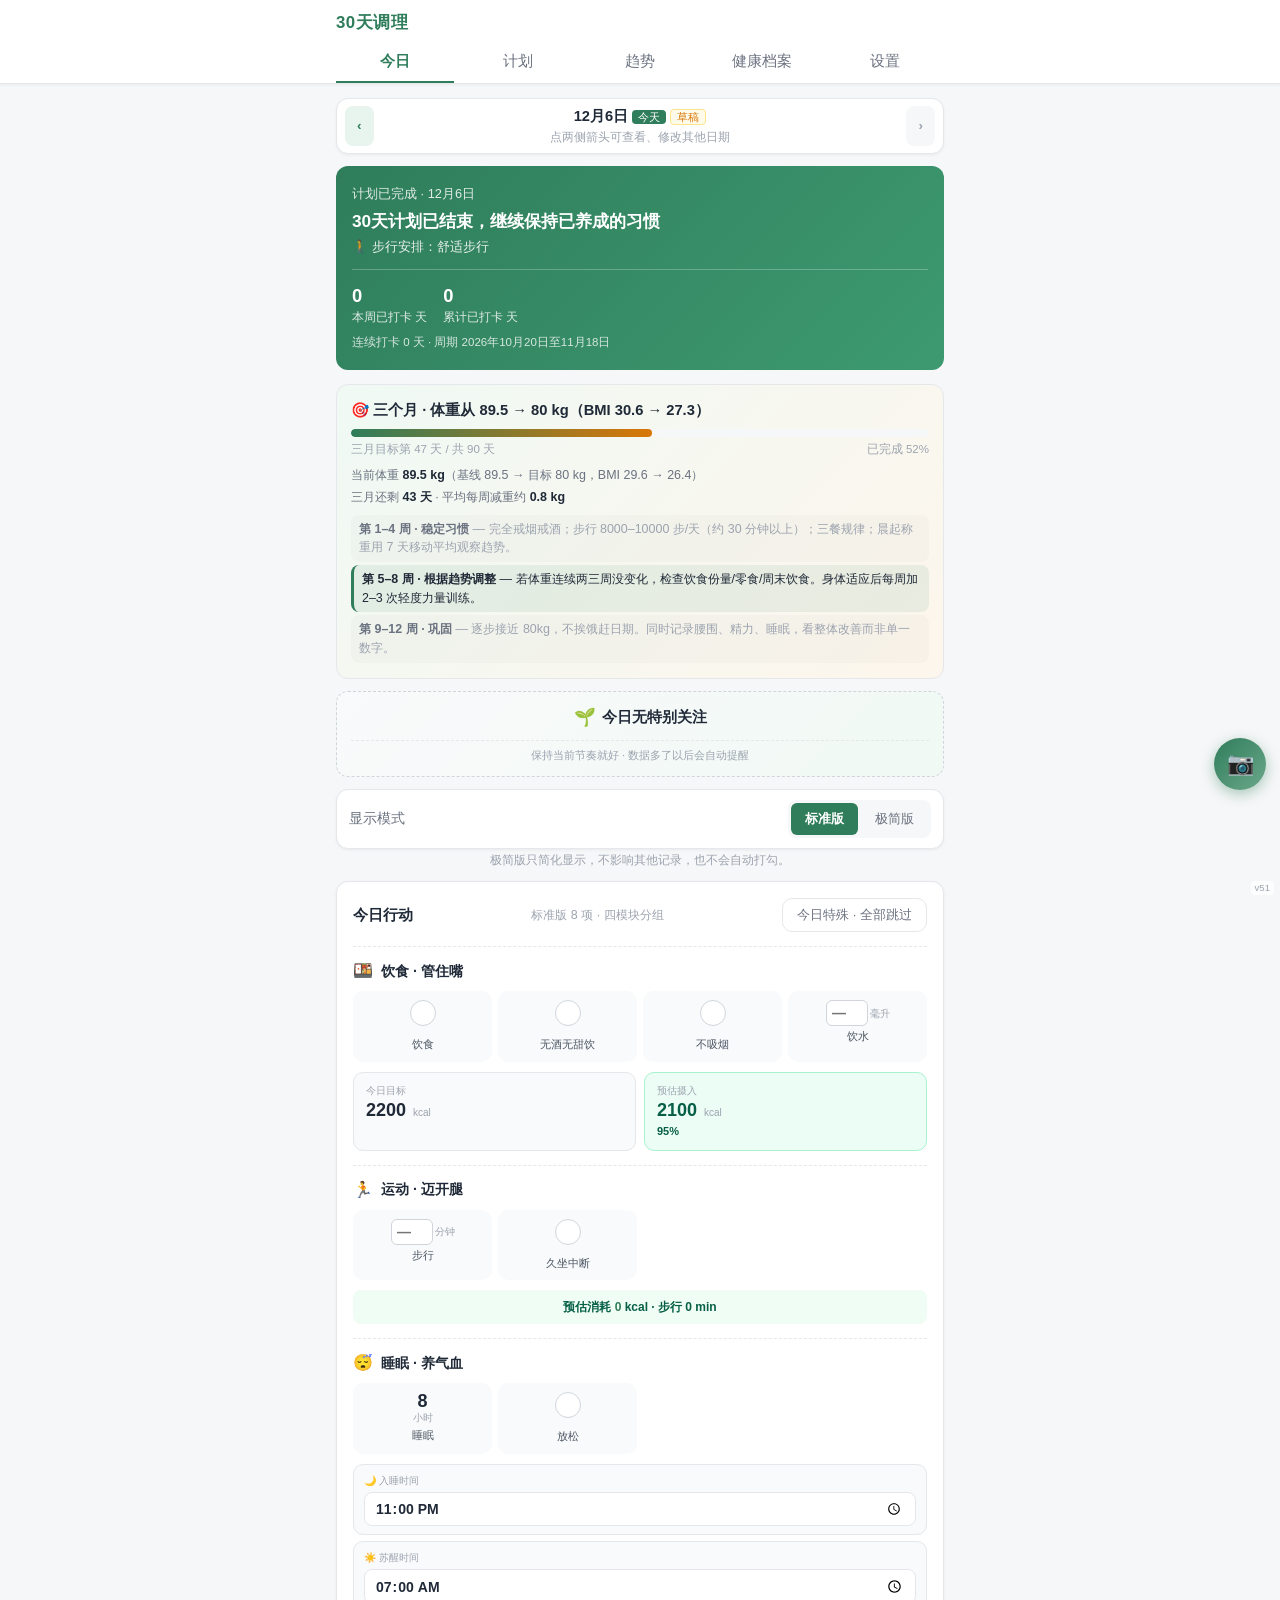
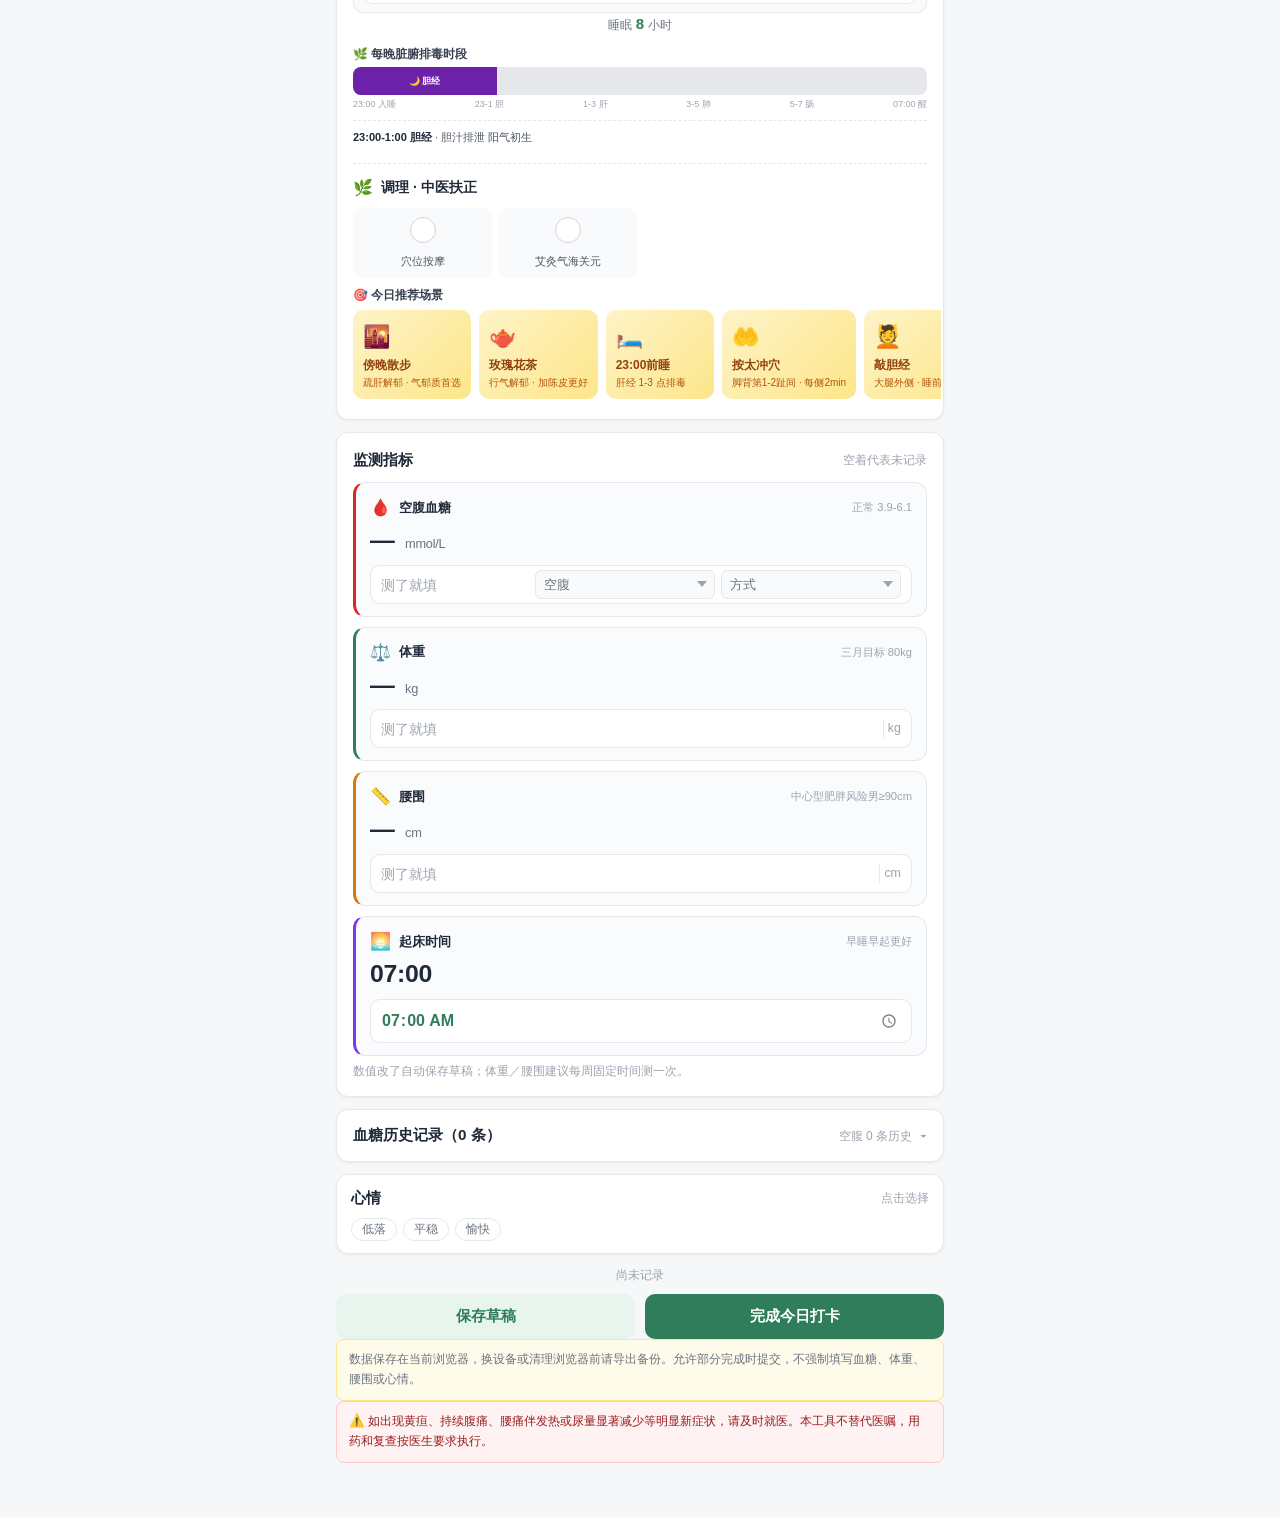
==== index.html @ 6f49c983 "v51: 入睡/苏醒改回纯 time 输入(24h制) + 简化迁移" ====
<!DOCTYPE html>
<html lang="zh-CN">
<head>
<meta charset="UTF-8">
<meta name="viewport" content="width=device-width, initial-scale=1.0, maximum-scale=1.0, user-scalable=no">
<meta name="apple-mobile-web-app-capable" content="yes">
<title>30天调理打卡</title>
<link rel="stylesheet" href="styles.v37.css?v=51">
<script>
(function(){function showErr(msg,src,line){var b=document.getElementById("__errbox");if(!b){b=document.createElement("pre");b.id="__errbox";b.style.cssText="position:fixed;top:0;left:0;right:0;bottom:0;background:#fef2f2;color:#991b1b;padding:20px;font:13px/1.5 Menlo,monospace;white-space:pre-wrap;z-index:99999;overflow:auto";document.body.appendChild(b);}b.textContent+="\n• "+msg+(src?" @ "+src+":"+line:"");}window.onerror=function(m,s,l,c,e){showErr(m,s,l);};window.addEventListener("unhandledrejection",function(e){showErr("Promise: "+e.reason);});})();
</script></head>
<body>
<header class="topbar">
  <div class="topbar-inner">
    <div class="brand">30天调理</div>
    <nav class="tabs">
      <button class="tab active" data-tab="today">今日</button>
      <button class="tab" data-tab="plan">计划</button>
      <button class="tab" data-tab="trend">趋势</button>
      <button class="tab" data-tab="archive">健康档案</button>
      <button class="tab" data-tab="setting">设置</button>
    </nav>
  </div>
</header>

<main id="app">
  <section id="page-today" class="page active"></section>
  <section id="page-plan" class="page"></section>
  <section id="page-trend" class="page"></section>
  <section id="page-archive" class="page"></section>
  <section id="page-setting" class="page"></section>
</main>

<div id="toast" class="toast"></div>

<!-- 浮动相机按钮 + 菜单（Phase 1：纯前端压缩存图） -->
<button class="fab-cam" id="fabCam" aria-label="拍照/上传">📷</button>
<div class="cam-menu" id="camMenu">
  <button id="camFood"><span>🍱</span>拍食物</button>
  <button id="camReport"><span>📋</span>上传报告</button>
  <button id="camGlucose"><span>🩸</span>拍血糖读数</button>
</div>
<input type="file" id="fileFood" accept="image/*" capture="environment" hidden>
<input type="file" id="fileReport" accept="image/*,application/pdf" hidden>
<input type="file" id="fileGlucose" accept="image/*" capture="environment" hidden>

<script src="app.v37.js?v=51"></script>
<script src="archive-seed.v37.js?v=51"></script>
<script src="health-archive.v37.js?v=51"></script>
<div class="ver-tag">v51</div>
</body>
</html>
---- styles.v37.css ----
:root{
  --primary:#2f7d5b;
  --primary-dark:#256349;
  --primary-light:#e8f4ee;
  --accent:#d97706;
  --bg:#f6f7f8;
  --card:#ffffff;
  --text:#1f2937;
  --text-2:#6b7280;
  --text-3:#9ca3af;
  --border:#e5e7eb;
  --danger:#dc2626;
  --radius:12px;
  --shadow:0 1px 3px rgba(0,0,0,.06);
}
*{margin:0;padding:0;box-sizing:border-box;-webkit-tap-highlight-color:transparent}
html{font-size:15px}
body{
  font-family:-apple-system,BlinkMacSystemFont,"PingFang SC","Helvetica Neue","Microsoft YaHei",sans-serif;
  background:var(--bg);color:var(--text);line-height:1.5;
  padding-bottom:40px;
}

/* 顶部导航 */
.topbar{
  position:sticky;top:0;z-index:50;
  background:var(--card);border-bottom:1px solid var(--border);
  box-shadow:var(--shadow);
}
.topbar-inner{max-width:640px;margin:0 auto;padding:10px 16px 0}
.brand{font-size:1.05rem;font-weight:700;color:var(--primary);letter-spacing:.5px;margin-bottom:8px}
.tabs{display:flex;gap:4px}
.tab{
  flex:1;padding:9px 0 10px;border:none;background:none;
  font-size:.92rem;color:var(--text-2);cursor:pointer;
  border-bottom:2.5px solid transparent;font-weight:500;
}
.tab.active{color:var(--primary);border-bottom-color:var(--primary);font-weight:600}

main{max-width:640px;margin:0 auto;padding:14px 16px}
.page{display:none}
.page.active{display:block}

/* 卡片 */
.card{
  background:var(--card);border-radius:var(--radius);
  padding:16px;margin-bottom:12px;box-shadow:var(--shadow);
  border:1px solid var(--border);
}
.card-title{font-size:.95rem;font-weight:600;margin-bottom:10px;display:flex;align-items:center;justify-content:space-between}
.card-title .sub{font-size:.78rem;color:var(--text-3);font-weight:400}

/* 日期切换条 */
.date-nav{
  display:flex;align-items:center;gap:8px;margin-bottom:12px;
  background:var(--card);border:1px solid var(--border);border-radius:var(--radius);
  padding:6px 8px;box-shadow:var(--shadow);
}
.nav-arrow{
  height:40px;padding:0 12px;border:none;border-radius:8px;background:var(--primary-light);
  color:var(--primary);font-size:.85rem;font-weight:600;cursor:pointer;flex-shrink:0;
}
.nav-arrow:disabled{background:var(--bg);color:var(--text-3);cursor:default}
.nav-label{flex:1;text-align:center;font-size:.92rem;font-weight:600;min-width:0}
.nav-hint{font-size:.72rem;color:var(--text-3);font-weight:400;margin-top:2px}
.today-badge{font-size:.68rem;background:var(--primary);color:#fff;border-radius:4px;padding:1px 6px;font-weight:500}
.draft-badge{font-size:.68rem;background:#fffbeb;color:var(--accent);border:1px solid #fde68a;border-radius:4px;padding:1px 6px;font-weight:500}
.back-today{display:inline-block;margin-top:4px;font-size:.78rem;color:var(--primary);text-decoration:underline}

.draft-badge.ok{background:var(--primary-light);color:var(--primary);border-color:#cde6da}

/* 双按钮行 */
.btn-row{display:flex;gap:10px}
.btn-row .btn{flex:1;width:auto}

/* 只读态 */
.check-row.locked .box{cursor:default;opacity:.85}
.field input:disabled,.field select:disabled,.field textarea:disabled{
  background:var(--bg);color:var(--text);opacity:.9;
}

/* 今日头部 */
.day-hero{
  background:linear-gradient(135deg,var(--primary) 0%,#3d9a70 100%);
  color:#fff;border-radius:var(--radius);padding:18px 16px;margin-bottom:12px;
}
.day-hero .day-num{font-size:.8rem;opacity:.85}
.day-hero .day-focus{font-size:1.08rem;font-weight:600;margin:6px 0 4px;line-height:1.4}
.day-hero .day-walk{font-size:.82rem;opacity:.9}
.day-hero .day-date{font-size:.78rem;opacity:.75;margin-top:8px}
.hero-stats{display:flex;gap:16px;margin-top:12px;padding-top:12px;border-top:1px solid rgba(255,255,255,.25)}
.hero-stat .v{font-size:1.15rem;font-weight:700}
.hero-stat .k{font-size:.72rem;opacity:.85}

/* 打卡项 */
.check-row{
  display:flex;align-items:center;gap:10px;
  padding:11px 0;border-bottom:1px solid var(--border);
}
.check-row:last-child{border-bottom:none}
.check-row .box{
  width:22px;height:22px;border-radius:6px;border:2px solid var(--border);
  flex-shrink:0;cursor:pointer;display:flex;align-items:center;justify-content:center;
  transition:all .15s;
}
.check-row .box.on{background:var(--primary);border-color:var(--primary);color:#fff;font-size:.85rem}
.check-row .label{flex:1;font-size:.9rem}
.check-row .hint{font-size:.75rem;color:var(--text-3)}

/* 输入 */
.field{margin-bottom:12px}
.field label{display:block;font-size:.82rem;color:var(--text-2);margin-bottom:5px}
.field .hint{font-size:.7rem;color:var(--text-3);margin-top:2px;line-height:1.3}
.input-suffix .hint{margin-top:0}
.field input,.field select,.field textarea{
  width:100%;padding:9px 11px;border:1px solid var(--border);border-radius:8px;
  font-size:.92rem;font-family:inherit;background:#fff;color:var(--text);
}
.field input:focus,.field select:focus,.field textarea:focus{outline:none;border-color:var(--primary)}
.field textarea{resize:vertical;min-height:52px}
.field-row{display:flex;gap:10px}
.field-row .field{flex:1}
.input-suffix{position:relative}
.input-suffix input{padding-right:44px}
.input-suffix .suffix{position:absolute;right:12px;top:50%;transform:translateY(-50%);font-size:.8rem;color:var(--text-3)}

/* 按钮 */
.btn{
  display:block;width:100%;padding:12px;border:none;border-radius:10px;
  background:var(--primary);color:#fff;font-size:.95rem;font-weight:600;cursor:pointer;
}
.btn:active{background:var(--primary-dark)}
.btn.secondary{background:var(--primary-light);color:var(--primary)}
.btn.ghost{background:none;border:1px solid var(--border);color:var(--text-2);font-weight:500}
.btn.small{width:auto;padding:7px 14px;font-size:.82rem;display:inline-block}
.btn.danger{background:none;color:var(--danger);border:1px solid #fecaca}

/* 计划列表 */
.plan-item{
  display:flex;gap:12px;padding:13px 14px;background:var(--card);
  border-radius:var(--radius);margin-bottom:8px;border:1px solid var(--border);
  box-shadow:var(--shadow);align-items:flex-start;
}
.plan-item .d{
  width:34px;height:34px;border-radius:50%;flex-shrink:0;
  display:flex;align-items:center;justify-content:center;
  font-size:.82rem;font-weight:700;background:var(--bg);color:var(--text-2);
}
.plan-item.done .d{background:var(--primary);color:#fff}
.plan-item.today .d{background:var(--accent);color:#fff}
.plan-item.review .d{border:2px dashed var(--accent);background:#fffbeb;color:var(--accent)}
.plan-item.editable{cursor:pointer}
.plan-item.editable:active{background:var(--primary-light)}
.plan-item .info{flex:1;min-width:0}
.plan-item .focus{font-size:.88rem;font-weight:500;line-height:1.4}
.plan-item .meta{font-size:.75rem;color:var(--text-3);margin-top:3px}
.plan-item .meta .walk{color:var(--primary)}
.week-sep{font-size:.78rem;color:var(--text-2);font-weight:600;margin:14px 0 8px;display:flex;align-items:center;gap:8px}
.week-sep::after{content:'';flex:1;height:1px;background:var(--border)}

/* 趋势 */
.stat-grid{display:grid;grid-template-columns:repeat(3,1fr);gap:8px;margin-bottom:12px}
.stat-cell{background:var(--card);border:1px solid var(--border);border-radius:var(--radius);padding:12px 8px;text-align:center;box-shadow:var(--shadow)}
.stat-cell .v{font-size:1.2rem;font-weight:700;color:var(--primary)}
.stat-cell .v.warn{color:var(--accent)}
.stat-cell .k{font-size:.72rem;color:var(--text-2);margin-top:2px}
canvas.chart{width:100%;height:180px;display:block}
.chart-note{font-size:.75rem;color:var(--text-3);text-align:center;margin-top:6px}
.legend{display:flex;gap:14px;justify-content:center;font-size:.75rem;color:var(--text-2);margin-top:4px}
.legend i{display:inline-block;width:10px;height:10px;border-radius:2px;margin-right:4px;vertical-align:-1px}

/* 周复盘条 */
.week-bar{display:flex;gap:4px;margin-top:8px}
.week-bar .seg{flex:1;height:8px;border-radius:4px;background:var(--border)}
.week-bar .seg.on{background:var(--primary)}

/* 血糖记录条目 */
.glucose-item{
  display:flex;align-items:center;gap:8px;padding:8px 10px;flex-wrap:wrap;
  background:var(--bg);border-radius:8px;margin-bottom:6px;font-size:.85rem;
}
.glucose-item .val{font-weight:700;color:var(--primary)}
.glucose-item .tag{font-size:.72rem;background:#fff;border:1px solid var(--border);border-radius:4px;padding:1px 6px;color:var(--text-2)}
.glucose-item .del{margin-left:auto;color:var(--text-3);border:none;background:none;font-size:1rem;cursor:pointer;padding:0 4px}

/* 提示类 */
.notice{font-size:.78rem;color:var(--text-2);background:#fffbeb;border:1px solid #fde68a;border-radius:8px;padding:10px 12px;line-height:1.6}
.notice.red{background:#fef2f2;border-color:#fecaca;color:#991b1b}
.empty{text-align:center;color:var(--text-3);font-size:.85rem;padding:28px 0}

.toast{
  position:fixed;left:50%;bottom:60px;transform:translateX(-50%) translateY(20px);
  background:rgba(31,41,55,.92);color:#fff;padding:10px 20px;border-radius:24px;
  font-size:.85rem;opacity:0;pointer-events:none;transition:all .25s;z-index:100;
}
.toast.show{opacity:1;transform:translateX(-50%) translateY(0)}

/* 设置列表 */
.setting-row{
  display:flex;align-items:center;justify-content:space-between;
  padding:13px 0;border-bottom:1px solid var(--border);font-size:.9rem;
}
.setting-row:last-child{border-bottom:none}
.setting-row .desc{font-size:.75rem;color:var(--text-3);margin-top:2px}

@media (min-width:641px){
  html{font-size:16px}
}

/* ===== v2 新增 ===== */
/* 顶部提示条（可关闭） */
.banner{
  display:flex;align-items:flex-start;gap:8px;font-size:.78rem;color:var(--text-2);
  background:#eff6ff;border:1px solid #bfdbfe;border-radius:8px;padding:10px 12px;margin-bottom:12px;line-height:1.6;
}
.banner-txt{flex:1}
.banner-x{border:none;background:none;color:var(--text-3);font-size:.95rem;cursor:pointer;padding:0 2px;line-height:1}

.hero-stats-2{margin-top:12px;padding-top:12px;border-top:1px solid rgba(255,255,255,.25)}
.hero-sub{font-size:.72rem;opacity:.8;margin-top:8px}

/* 模式切换 */
.mode-switch{
  display:flex;align-items:center;justify-content:space-between;gap:10px;
  background:var(--card);border:1px solid var(--border);border-radius:var(--radius);
  padding:10px 12px;margin-bottom:6px;box-shadow:var(--shadow);
}
.mode-label{font-size:.85rem;color:var(--text-2);font-weight:500}
.seg-switch{display:flex;background:var(--bg);border-radius:8px;padding:3px;gap:3px}
.seg-btn{
  border:none;background:none;padding:7px 14px;border-radius:6px;
  font-size:.82rem;font-weight:500;color:var(--text-2);cursor:pointer;font-family:inherit;
}
.seg-btn.on{background:var(--primary);color:#fff;font-weight:600}
.seg-btn:disabled{opacity:.55;cursor:default}

/* 三态勾选框 */
.check-row .box.off{background:#f3f4f6;border-color:#d1d5db;color:var(--text-3);font-size:.8rem}
.check-row .box.skip{background:none;border-style:dashed;border-color:var(--primary);color:var(--primary);font-size:.8rem}
.tri-hint{font-size:.7rem;color:var(--text-3);margin-top:4px}
.link-btn{
  border:none;background:none;color:var(--primary);font-size:.72rem;
  text-decoration:underline;cursor:pointer;padding:0;margin-top:4px;font-family:inherit;
}

/* 数值型行动行 */
.num-row{padding:11px 0;border-bottom:1px solid var(--border)}
.num-row:last-child{border-bottom:none}
.num-row.locked{opacity:.9}
.num-head{display:flex;align-items:center;gap:10px}
.num-label{flex:1;font-size:.9rem}
.num-input{position:relative;width:132px;flex-shrink:0}
.num-input input{
  width:100%;padding:8px 40px 8px 10px;border:1px solid var(--border);border-radius:8px;
  font-size:.9rem;font-family:inherit;
}
.num-input .unit{position:absolute;right:9px;top:50%;transform:translateY(-50%);font-size:.72rem;color:var(--text-3)}
.num-state{font-size:.72rem;color:var(--text-3);margin-top:4px}
.num-state.ok{color:var(--primary);font-weight:600}

/* 快捷按钮 */
.chip-row{display:flex;gap:6px;flex-wrap:wrap;margin-top:7px}
.chip{
  border:1px solid #cde6da;background:var(--primary-light);color:var(--primary);
  border-radius:14px;padding:5px 11px;font-size:.75rem;font-weight:500;cursor:pointer;font-family:inherit;
}
.chip:active{background:#d6ebdf}
.chip.undo{border-color:var(--border);background:#fff;color:var(--text-2)}
.chip:disabled{opacity:.45;cursor:default}

/* 折叠区 */
details.fold{background:var(--card);border:1px solid var(--border);border-radius:var(--radius);box-shadow:var(--shadow);margin-bottom:12px}
details.fold>summary{
  cursor:pointer;padding:14px 16px;font-size:.95rem;font-weight:600;list-style:none;
  display:flex;align-items:center;justify-content:space-between;gap:8px;
}
details.fold>summary::-webkit-details-marker{display:none}
details.fold>summary::after{content:'▾';color:var(--text-3);font-size:.85rem;font-weight:400;transition:transform .15s}
details.fold[open]>summary::after{transform:rotate(180deg)}
details.fold>summary .fold-sub{font-size:.75rem;color:var(--text-3);font-weight:400;margin-left:auto}
details.fold>*:not(summary){margin-left:16px;margin-right:16px}
details.fold>*:not(summary):last-child{margin-bottom:16px}
details.fold.card{padding:0}
details.fold .fold{background:var(--bg);box-shadow:none;margin-top:4px}
details.fold .fold>summary{padding:10px 12px;font-size:.85rem}

/* 查看方法 */
details.tips{margin-top:6px;background:none;border:none;box-shadow:none}
details.tips>summary{font-size:.75rem;color:var(--primary);cursor:pointer;list-style:none;text-decoration:underline}
details.tips>summary::-webkit-details-marker{display:none}
.tip-body{
  font-size:.78rem;color:var(--text-2);background:var(--bg);border-radius:8px;
  padding:10px 12px;margin-top:6px;line-height:1.75;
}
.tip-body b{color:var(--text)}
.tip-sub{font-size:.75rem;font-weight:600;color:var(--text);margin:8px 0 2px}

/* 血糖分组 */
.g-group{font-size:.75rem;font-weight:600;color:var(--text-2);margin:10px 0 6px}
.g-list{margin-top:8px}
.tag.warn{border-color:#fde68a;background:#fffbeb;color:var(--accent)}

/* 称重突出 */
.weigh-box{
  background:var(--primary-light);border:1px solid #cde6da;border-radius:10px;
  padding:12px;margin-top:10px;
}
.weigh-title{font-size:.82rem;font-weight:600;color:var(--primary);margin-bottom:8px}

/* 今日数值汇总 */
.num-summary{display:flex;gap:8px;flex-wrap:wrap;margin-bottom:8px}
.ns-item{
  flex:1;min-width:86px;background:var(--bg);border-radius:8px;padding:8px 10px;
  font-size:.72rem;color:var(--text-3);
}
.ns-item b{display:block;font-size:.85rem;color:var(--text-2);margin-top:2px}
.ns-item.ok b{color:var(--primary)}

/* 保存状态区 */
.save-area{margin-top:4px}
.save-status{
  text-align:center;font-size:.78rem;color:var(--text-3);margin-bottom:9px;font-weight:500;
}
.save-status.saved{color:var(--primary)}
.save-status.ok{color:var(--primary);font-weight:600}
.save-status.failed{color:var(--danger);font-weight:600}

/* 只读数值输入 */
.num-input input:disabled{background:var(--bg);color:var(--text);opacity:.9}

/* 计划页状态 */
.plan-state{display:flex;align-items:center;gap:6px;margin-top:6px;flex-wrap:wrap}
.chip-state{font-size:.68rem;border-radius:4px;padding:1px 7px;font-weight:500;border:1px solid var(--border);color:var(--text-2);background:#fff}
.chip-state.s-done{background:var(--primary-light);border-color:#cde6da;color:var(--primary)}
.chip-state.s-draft{background:#fffbeb;border-color:#fde68a;color:var(--accent)}
.chip-state.s-future{background:var(--bg);color:var(--text-3)}
.chip-state.s-todo{background:#fef2f2;border-color:#fecaca;color:#b91c1c}
.chip-time{font-size:.68rem;color:var(--text-3)}

/* 趋势周块 */
.week-block{border-top:1px solid var(--border);padding-top:4px;margin-top:8px}
.week-block:first-child{border-top:none;margin-top:0;padding-top:0}
.week-block>summary{list-style:none;cursor:pointer;padding:6px 2px;display:flex;align-items:center;gap:6px;flex-wrap:wrap;font-size:.85rem;user-select:none}
.week-block>summary::-webkit-details-marker{display:none}
.week-block>summary::after{content:'▸';color:var(--text-3);font-size:.72rem;margin-left:auto;transition:transform .15s}
.week-block[open]>summary::after{transform:rotate(90deg)}
.week-block[open]>summary{margin-bottom:6px}
.week-head{display:flex;align-items:center;gap:6px;flex:1}
.week-head b{font-size:.85rem}
.week-head span{color:var(--text-3);font-weight:400;font-size:.75rem}
.week-sub{color:var(--text-2);font-size:.72rem;background:var(--bg);padding:1px 6px;border-radius:10px;margin-left:4px}
.week-days{display:flex;gap:4px;margin-bottom:8px}
.wday{
  flex:1;text-align:center;border-radius:6px;padding:6px 2px;font-size:.68rem;
  background:var(--bg);color:var(--text-3);border:1px solid transparent;
}
.wday span{display:block;font-weight:700;font-size:.78rem}
.wday i{font-style:normal;font-size:.62rem}
.wday.done{background:var(--primary);color:#fff}
.wday.draft{background:var(--primary-light);color:var(--primary);border-color:#cde6da}
.wday.empty{background:var(--bg);color:var(--text-3);border-style:dashed;border-color:var(--border)}
.week-metrics{display:flex;gap:8px;margin-bottom:6px;flex-wrap:wrap}
.wm{flex:1;min-width:96px;background:var(--bg);border-radius:8px;padding:7px 9px}
.wm b{display:block;font-size:.85rem;color:var(--text)}
.wm span{font-size:.68rem;color:var(--text-3)}
.mode-cols{display:flex;gap:8px;margin-top:8px;flex-wrap:wrap}
.mode-col{flex:1;min-width:150px;border:1px solid var(--border);border-radius:8px;padding:9px 10px}
.mode-col-title{font-size:.78rem;font-weight:600;margin-bottom:6px}
.mode-col-title span{color:var(--text-3);font-weight:400;font-size:.68rem}
.mode-empty{font-size:.72rem;color:var(--text-3)}
.ms-row{display:flex;justify-content:space-between;gap:8px;font-size:.72rem;padding:3px 0;border-bottom:1px dashed var(--border)}
.ms-row:last-child{border-bottom:none}
.ms-name{color:var(--text-2);flex-shrink:0}
.ms-val{color:var(--text-3);text-align:right}
.ms-val.num{color:var(--primary)}
/* P3-14 每周自动总结 */
.week-summary{background:linear-gradient(135deg,#f9fafb,#f0f9f4);border:1px solid #d1d5db;border-radius:8px;padding:10px 12px;margin-top:8px;font-size:.82rem;color:var(--text);line-height:1.7}
.week-adjust{margin-top:10px;margin-bottom:0}
.stat-cell .k2{font-size:.65rem;color:var(--text-3);margin-top:2px}

/* 设置页基线块 */
.base-block{border-bottom:1px dashed var(--border);padding-bottom:12px;margin-bottom:12px}
.base-block:last-of-type{border-bottom:none}
.base-name{font-size:.85rem;font-weight:600;margin-bottom:8px}
.base-cur{font-size:.72rem;color:var(--text-3);margin-top:-4px}
.base-block .field{margin-bottom:10px}

/* 弹窗 */
.modal-mask{
  position:fixed;inset:0;background:rgba(17,24,39,.45);z-index:200;
  display:flex;align-items:center;justify-content:center;padding:20px;
}
.modal{
  background:#fff;border-radius:14px;padding:18px;width:100%;max-width:400px;
  max-height:86vh;overflow:auto;
}
.modal-title{font-size:1rem;font-weight:700;margin-bottom:12px}
.modal-body{font-size:.82rem;color:var(--text-2);line-height:1.75}
.modal-line{margin-bottom:6px}
.modal-line b{color:var(--text)}
.modal-note{font-size:.75rem;color:var(--text-3);background:var(--bg);border-radius:8px;padding:8px 10px;margin:8px 0}
.modal-btns{display:flex;gap:8px;margin-top:14px}
.modal-btns .btn{flex:1;font-size:.85rem;padding:10px}
.radio{display:block;font-size:.8rem;margin:4px 0;cursor:pointer}
.radio input{margin-right:6px}

/* ===== 健康档案页 ===== */
.archive-overview .ao-row{
  display:grid;grid-template-columns:repeat(2,1fr);gap:12px;margin-top:6px;
}
.archive-overview .ao-label{font-size:.72rem;color:var(--text-3);display:block;margin-bottom:2px}
.archive-overview .ao-val{font-size:.92rem;font-weight:600}
.muted{color:var(--text-3);font-weight:400}

/* 重点问题卡片 */
.archive-issue-card{
  background:var(--card);border:1px solid var(--border);border-radius:var(--radius);
  padding:14px;margin-bottom:12px;box-shadow:var(--shadow);
}
.aic-head{display:flex;align-items:flex-start;gap:8px;margin-bottom:8px}
.aic-title{flex:1;font-size:.98rem;font-weight:700}
.aic-actions{display:flex;gap:4px;flex-wrap:wrap;justify-content:flex-end}
.aic-badge{
  font-size:.68rem;background:var(--primary);color:#fff;border-radius:4px;
  padding:1px 6px;font-weight:500;margin-left:6px;vertical-align:middle;
}
.aic-section{margin-top:10px}
.aic-sub{font-size:.72rem;color:var(--text-3);font-weight:500;margin-bottom:3px}
.aic-body{font-size:.88rem;color:var(--text-2);line-height:1.6}
.aic-date{font-size:.75rem;color:var(--text-3)}
.aic-row{display:grid;grid-template-columns:1fr 1fr;gap:10px;margin-top:10px}
.aic-more{display:flex;gap:8px;margin-top:8px}

/* 其他问题列表 */
.ao-list{display:flex;flex-direction:column;gap:8px}
.ao-item{
  border:1px solid var(--border);border-radius:10px;padding:10px 12px;background:var(--bg);
}
.ao-item-title{font-size:.9rem;font-weight:600}
.ao-item-kws{font-size:.75rem;color:var(--text-3);margin-top:3px}
.ao-item-meta{margin-top:5px;display:flex;gap:10px}
/* v11：其他问题默认折叠，展开显示检测时间/数值/参考范围 */
details.ao-item{padding:0}
details.ao-item>summary{
  display:flex;align-items:baseline;gap:8px;cursor:pointer;list-style:none;
  padding:10px 12px;
}
details.ao-item>summary::-webkit-details-marker{display:none}
details.ao-item>summary::after{
  content:'▾';margin-left:8px;color:var(--text-3);font-size:.8rem;transition:transform .15s;
}
details.ao-item[open]>summary::after{transform:rotate(180deg)}
details.ao-item[open]{background:var(--card)}
.ao-sum-meta{font-size:.7rem;color:var(--text-3);margin-left:auto}
.ao-item>summary .ao-item-title{white-space:nowrap;overflow:hidden;text-overflow:ellipsis}
.ao-body{padding:0 12px 10px;border-top:1px dashed var(--border);margin-top:0}
.ao-line{display:flex;gap:8px;font-size:.78rem;margin-top:6px}
.ao-k{color:var(--text-3);flex:0 0 4.2em}
.ao-v{flex:1;min-width:0;line-height:1.5}
.ao-care{
  font-size:.73rem;line-height:1.5;color:#b91c1c;background:#fef2f2;
  border:1px solid #fecaca;border-radius:6px;padding:4px 8px;margin-top:6px;
}
.ao-sub{font-size:.7rem;color:var(--text-3);margin:8px 0 4px}
.ao-labs{display:flex;flex-direction:column;gap:4px}
.ao-lab{display:flex;align-items:baseline;gap:6px;font-size:.78rem;flex-wrap:wrap}
.ao-lab-n{color:var(--text-2);min-width:5.8em}
.ao-lab-v{font-weight:600;font-variant-numeric:tabular-nums}
.ao-flag{font-size:.66rem;padding:0 4px;border-radius:3px;line-height:1.5}
.ao-flag.up{color:#b91c1c;background:#fef2f2}
.ao-flag.down{color:#1d4ed8;background:#eff6ff}
.ao-lab-r{color:var(--text-3);font-size:.7rem;margin-left:auto}
.ao-find{font-size:.78rem;line-height:1.5;margin-bottom:4px}
.ao-find-note{font-size:.7rem;color:var(--text-3)}

/* 时间线 */
.timeline{display:flex;flex-direction:column;gap:0}
.tl-item{display:flex;gap:10px;padding:10px 0;border-bottom:1px dashed var(--border)}
.tl-item:last-child{border-bottom:none}
.tl-dot{width:10px;height:10px;border-radius:50%;flex-shrink:0;margin-top:6px;box-shadow:0 0 0 3px #fff}
.tl-body{flex:1;min-width:0}
.tl-head{display:flex;gap:8px;align-items:baseline;margin-bottom:2px}
.tl-type{font-size:.78rem;font-weight:600}
.tl-date{font-size:.72rem;color:var(--text-3);margin-left:auto}
.tl-issues{font-size:.75rem;color:var(--text-2);margin-top:2px}
.tl-desc{font-size:.85rem;color:var(--text);margin-top:2px;line-height:1.5}
.tl-val{font-size:.85rem;color:var(--primary);font-weight:600;margin-top:2px}
.tl-note{font-size:.75rem;color:var(--text-3);margin-top:2px}
.tl-actions{margin-top:4px;display:flex;gap:10px}

/* 复盘 */
.review-head{font-size:.78rem;color:var(--text-2);margin-bottom:8px}
.review-table{border:1px solid var(--border);border-radius:10px;overflow:hidden}
.rt-row{display:grid;grid-template-columns:1fr 1fr 1fr;font-size:.82rem;padding:8px 10px;border-bottom:1px solid var(--border);gap:4px}
.rt-row:last-child{border-bottom:none}
.rt-head{background:var(--bg);font-weight:600;color:var(--text-2);font-size:.78rem}

/* 小 chip */
.chip-sm{font-size:.7rem;padding:2px 8px;margin:2px}

/* ===== v9：就诊提醒/情绪/化验模板/食谱 ===== */
.banner.care{background:#fef2f2;border-color:#fecaca}
.banner.care .banner-txt{color:#991b1b}
.aic-care{
  display:flex;align-items:flex-start;gap:6px;
  font-size:.8rem;color:#991b1b;background:#fef2f2;
  border:1px solid #fecaca;border-radius:8px;padding:8px 10px;
  line-height:1.5;margin-bottom:10px;
}
button.chip{
  cursor:pointer;border:1px solid var(--border);background:#fff;
  border-radius:14px;font-size:.72rem;padding:3px 10px;color:var(--text-2);
  font-family:inherit;
}
button.chip.on{background:var(--primary-light);border-color:var(--primary);color:var(--primary);font-weight:600}
.chip-row{display:flex;flex-wrap:wrap;gap:6px}
.recipe-table{width:100%;border-collapse:collapse;font-size:.72rem;margin-top:4px}
.recipe-table th,.recipe-table td{
  border:1px solid var(--border);padding:5px 6px;text-align:left;
  vertical-align:top;line-height:1.45;min-width:0;
}
.recipe-table th{background:var(--bg);font-weight:600;white-space:nowrap}
.recipe-table td:first-child{white-space:nowrap;color:var(--text-3);text-align:center}

/* ===== v10：批量录化验 / 复评到期 / 穴位示意图 / 窄屏食谱 ===== */
.lab-head,.lab-row{
  display:grid;grid-template-columns:1.4fr .9fr .75fr 1.1fr 24px;
  gap:6px;align-items:center;
}
.lab-head{margin-bottom:4px}
.lab-head span{font-size:.7rem;color:var(--text-3)}
.lab-row{margin-bottom:6px}
.lab-row input,.lab-row select{
  width:100%;min-width:0;padding:6px 8px;border:1px solid var(--border);
  border-radius:6px;font-size:.8rem;font-family:inherit;background:#fff;color:var(--text);
}
.lab-row select{font-size:.74rem}
.lr-del{
  border:none;background:none;color:var(--text-3);cursor:pointer;
  font-size:.9rem;padding:0;line-height:1;
}
.lr-del:active{color:#b91c1c}
.ao-due{
  font-size:.72rem;color:#b45309;background:#fffbeb;border:1px solid #fde68a;
  border-radius:4px;padding:1px 6px;margin-top:3px;display:inline-block;
}
.acu-wrap{margin:6px 0 2px;text-align:center}
.acu-svg{width:150px;height:auto;max-width:100%}
.acu-cap{font-size:.68rem;color:var(--text-3);margin-top:2px}

@media (max-width:480px){
  .recipe-table{display:block;border:none;font-size:.74rem}
  .recipe-table thead{display:none}
  .recipe-table tbody{display:block}
  .recipe-table tr{
    display:block;border:1px solid var(--border);border-radius:8px;
    margin-bottom:6px;padding:4px 8px;background:var(--bg);
  }
  .recipe-table td{
    display:flex;gap:8px;border:none;padding:3px 0;
    text-align:left;white-space:normal;
  }
  .recipe-table td:first-child{
    display:block;text-align:left;color:var(--text-3);font-size:.7rem;
    border-bottom:1px dashed var(--border);margin-bottom:2px;padding-bottom:2px;
  }
  .recipe-table td:first-child::before{content:"星期";margin-right:2px;color:var(--text-3)}
  .recipe-table td[data-label]::before{
    content:attr(data-label);color:var(--text-3);flex:0 0 4.2em;font-size:.72rem;
  }
}

/* 版本标记，用于确认线上加载的是最新代码 */
.ver-tag{position:fixed;right:6px;bottom:5px;z-index:60;font-size:.6rem;color:#9ca3af;background:rgba(255,255,255,.75);border-radius:4px;padding:0 4px;pointer-events:none}

/* ========== 重点问题卡片（华为运动健康风格） ========== */
.archive-issue-card.focus-card{
  border-radius:16px;border-width:1.5px;padding:14px;margin-bottom:14px;
  background:linear-gradient(180deg,var(--card) 0%,#ffffff 100%);
  box-shadow:0 4px 14px rgba(15,23,42,.06);
}
.focus-card .aic-top{display:flex;align-items:center;gap:10px}
.focus-card .aic-ic{
  width:46px;height:46px;border-radius:14px;flex-shrink:0;
  display:flex;align-items:center;justify-content:center;
}
.focus-card .aic-ic svg{width:26px;height:26px;display:block}
.focus-card .aic-top-main{flex:1;min-width:0}
.focus-card .aic-title{font-size:.98rem;font-weight:700;color:#0f172a}
.focus-card .aic-meta{font-size:.7rem;color:#94a3b8;margin-top:2px}
.focus-card .aic-actions{display:flex;gap:3px;flex-shrink:0}
.focus-card .ic-btn{
  width:28px;height:28px;border:none;background:#f8fafc;border-radius:8px;
  font-size:.8rem;color:#64748b;cursor:pointer;display:flex;align-items:center;justify-content:center;
}
.focus-card .ic-btn:active{background:#e2e8f0;transform:scale(.95)}
.focus-card .aic-badge{
  background:linear-gradient(135deg,#f97316,#fb923c);color:#fff;font-size:.66rem;
  padding:1px 7px;border-radius:999px;font-weight:600;margin-left:6px;vertical-align:middle;
}

/* 就诊提醒缩为 mini badge */
.focus-card .aic-care-mini{
  font-size:.7rem;color:#b91c1c;background:#fef2f2;border:1px solid #fecaca;
  border-radius:6px;padding:4px 8px;margin-top:10px;line-height:1.45;
}

/* 统计指标网格 */
.focus-card .aic-stat-grid{
  margin-top:12px;display:grid;gap:8px;
  grid-template-columns:repeat(auto-fit,minmax(132px,1fr));
}
.focus-card .aic-stat{
  background:#f8fafc;border:1px solid #f1f5f9;border-radius:12px;padding:10px 12px;
}
.focus-card .aic-stat-name{font-size:.7rem;color:#94a3b8;margin-bottom:2px;font-weight:500}
.focus-card .aic-stat-val{
  font-size:1.35rem;font-weight:700;color:#0f172a;line-height:1.2;
  display:flex;align-items:baseline;gap:4px;flex-wrap:wrap;
}
.focus-card .aic-stat-unit{font-size:.72rem;font-weight:500;color:#64748b}
.focus-card .aic-stat-ref{font-size:.68rem;color:#94a3b8;margin-top:2px;display:block}
.focus-card .aic-stat-empty{
  font-size:.78rem;color:#94a3b8;background:#f8fafc;border-radius:10px;padding:10px;
  margin-top:10px;text-align:center;
}
/* 偏高/偏低/正常 badge */
.focus-card .aic-stat-flag{
  font-size:.62rem;font-weight:600;padding:1px 6px;border-radius:4px;margin-left:auto;
}
.focus-card .aic-stat-flag.flag-hi{background:#fef2f2;color:#b91c1c}
.focus-card .aic-stat-flag.flag-lo{background:#eff6ff;color:#1d4ed8}
.focus-card .aic-stat-flag.flag-ok{background:#ecfdf5;color:#047857}

/* 关联行动 chips */
.focus-card .aic-chips{
  margin-top:10px;display:flex;gap:6px;flex-wrap:wrap;
}
.focus-card .aic-chip{
  font-size:.72rem;color:#475569;background:#f1f5f9;
  padding:4px 10px;border-radius:999px;display:inline-flex;align-items:center;gap:4px;
}
.focus-card .aic-chip-ic{font-size:.82rem;line-height:1}

/* 折叠详情 */
.focus-card .aic-details{
  margin-top:10px;border-top:1px dashed #e2e8f0;padding-top:6px;
}
.focus-card .aic-details summary{
  font-size:.75rem;color:#64748b;cursor:pointer;
  padding:4px 0;user-select:none;
}
.focus-card .aic-details summary::before{content:'▾';display:inline-block;margin-right:4px;transition:transform .15s}
.focus-card .aic-details[open] summary::before{transform:rotate(180deg)}
.focus-card .aic-d-line{font-size:.82rem;color:#475569;margin-top:6px;line-height:1.5}
.focus-card .aic-d-k{color:#94a3b8;font-size:.72rem;margin-right:4px}

@media (max-width:400px){
  .focus-card .aic-stat-grid{grid-template-columns:1fr}
}

/* 三月目标卡片 */
.qcard{background:linear-gradient(135deg,#f0f9f4 0%,#fdf6ec 100%);border:1px solid var(--border);border-radius:12px;padding:14px 14px 12px;margin:14px 0 12px}
.qcard-head{font-size:.92rem;color:var(--text);margin-bottom:8px}
.qbar{height:8px;background:var(--bg);border-radius:10px;overflow:hidden;margin:4px 0 4px}
.qbar-inner{height:100%;background:linear-gradient(90deg,#2f7d5b,#d97706);border-radius:10px;transition:width .4s}
.qbar-labels{display:flex;justify-content:space-between;font-size:.72rem;color:var(--text-3);margin-bottom:8px}
.qcard-body{display:flex;flex-direction:column;gap:3px;margin-bottom:8px}
.qstat{font-size:.78rem;color:var(--text-2);line-height:1.5}
.qstat b{color:var(--text);font-weight:600}
.qstage{font-size:.78rem;color:var(--text-3);padding:5px 8px;border-radius:8px;margin:3px 0;line-height:1.5;background:rgba(0,0,0,.02)}
.qstage b{color:var(--text-2)}
.qstage.active{background:rgba(47,125,91,.09);border-left:3px solid #2f7d5b;color:var(--text)}
.qstage.active b{color:var(--text);font-weight:600}

/* 今日重点关注卡片 */
.focus-card{background:#fff;border:1px solid var(--border);border-radius:12px;padding:12px 14px;margin:12px 0}
.focus-empty{background:linear-gradient(135deg,#f9fafb,#f0f9f4);border:1px dashed #d1d5db;text-align:center}
.focus-head{display:flex;align-items:center;gap:6px;margin-bottom:10px}
.focus-icon{font-size:1.1rem}
.focus-title{font-size:.92rem;font-weight:600;color:var(--text)}
.focus-item{display:flex;align-items:flex-start;gap:8px;padding:8px 10px;border-radius:8px;margin-bottom:6px;font-size:.85rem;line-height:1.45}
.focus-item.warn{background:#fff7ed;border:1px solid #fed7aa}
.focus-item.info{background:#f0f9f4;border:1px solid #bbf7d0}
.focus-dot{width:6px;height:6px;border-radius:50%;flex-shrink:0;margin-top:7px}
.focus-item.warn .focus-dot{background:#ea580c}
.focus-item.info .focus-dot{background:#2f7d5b}
.focus-text{flex:1;color:var(--text)}
.focus-foot{font-size:.7rem;color:var(--text-3);margin-top:6px;padding-top:6px;border-top:1px dashed var(--border)}
.focus-empty .focus-head{justify-content:center}

/* ============ v37：四模块分组 + 特色渲染 ============ */
.mod-block{margin-top:14px;padding-top:12px;border-top:1px dashed var(--border)}
.mod-block:first-of-type{border-top:none;margin-top:0;padding-top:0}
.mod-head{display:flex;align-items:center;gap:8px;margin-bottom:8px}
.mod-emoji{font-size:16px}
.mod-title{font-size:14px;font-weight:700;color:var(--text-1)}
.mod-grid{display:grid;grid-template-columns:repeat(4,1fr);gap:6px}
.mod-cell{text-align:center;padding:8px 2px;border-radius:10px;background:#f9fafb;border:1px solid transparent;transition:.15s}
.mod-cell.done{background:#ecfdf5;border-color:#a7f3d0}
.mod-cell.bad{background:#fef2f2;border-color:#fecaca}
.mod-cell.skip{background:#f3f4f6;border-color:#d1d5db}
.mod-cell.locked{opacity:.6}
.mc-check{display:inline-flex;align-items:center;justify-content:center;width:26px;height:26px;border-radius:50%;background:#fff;border:1.5px solid #d1d5db;color:#6b7280;font-size:13px;font-weight:700;margin-bottom:3px;cursor:pointer}
.mod-cell.done .mc-check{background:#2f7d5b;border-color:#2f7d5b;color:#fff}
.mod-cell.bad .mc-check{background:#dc2626;border-color:#dc2626;color:#fff}
.mod-cell.skip .mc-check{background:#e5e7eb;border-color:#d1d5db;color:#9ca3af}
.mod-cell.locked .mc-check{pointer-events:none}
.mc-num-input{display:flex;align-items:center;justify-content:center;gap:2px;margin-bottom:2px}
.mc-num-input input{
  width:42px;height:26px;border:1px solid #d1d5db;border-radius:6px;background:#fff;
  text-align:center;font-size:14px;font-weight:600;color:var(--text);font-family:inherit;
  padding:0 2px;transition:border-color .12s;
}
.mc-num-input input:focus{outline:none;border-color:var(--primary);box-shadow:0 0 0 2px rgba(47,125,91,.1)}
.mc-num-input input:disabled{background:#f3f4f6;color:#9ca3af;cursor:not-allowed}
.mc-unit{font-size:10px;color:#9ca3af;font-weight:500;flex-shrink:0}
.mod-cell.done .mc-num-input input{border-color:#a7f3d0;background:#ecfdf5;color:#065f46}
.mod-cell.locked .mc-num-input{opacity:.7}
.mc-lbl{font-size:11px;color:#4b5563}
.mod-cell.done .mc-lbl{color:#065f46}
.mod-cell.bad .mc-lbl{color:#991b1b}

/* 模块特色区 */
.feat{margin-top:10px;font-size:12px}

/* kcal 数字卡片（v49 去掉圆环） */
.kcal-row{display:flex;gap:8px}
.kcal-num-card{flex:1;background:#f9fafb;border-radius:10px;padding:10px 12px;border:1px solid #e5e7eb}
.kcal-num-card.done{background:#ecfdf5;border-color:#a7f3d0}
.kcal-tgt{font-size:10px;color:#9ca3af;font-weight:500}
.kcal-target{font-size:18px;font-weight:700;color:#1f2937;margin-top:2px;line-height:1.2}
.kcal-num-card.done .kcal-target{color:#065f46}
.kcal-u{font-size:10px;color:#9ca3af;font-weight:500;margin-left:2px}
.kcal-pct{font-size:11px;color:#065f46;font-weight:600;margin-top:2px}
.kcal-burn{background:#f0fdf4;border-radius:8px;padding:8px 12px;color:#065f46;font-weight:600;text-align:center}

/* 脏腑时段 bar */
.sleep-bar{display:flex;height:28px;border-radius:8px;overflow:hidden;background:#e5e7eb;margin-top:4px}
.sleep-zang-topic{font-size:12px;font-weight:600;color:#374151;margin-top:10px}
.sleep-seg{display:flex;align-items:center;justify-content:center;font-size:9px;color:#fff;font-weight:600;flex-shrink:0;white-space:nowrap}
.seg-gall{background:#6b21a8}    /* 胆经 23-1 深紫 */
.seg-liver{background:#7c3aed}  /* 肝经 1-3 紫 */
.seg-lung{background:#0891b2}   /* 肺经 3-5 青 */
.seg-colon{background:#d97706}   /* 大肠经 5-7 橙 */
.seg-deep{background:#1e3a8a;background-image:repeating-linear-gradient(45deg,rgba(255,255,255,.18) 0 6px,transparent 6px 12px)}
/* 睡眠小时只读显示 */
.mc-num-readonly{display:flex;flex-direction:column;align-items:center;margin-bottom:2px}
.mc-num-val{font-size:18px;font-weight:700;color:#1f2937;line-height:1}
.mod-cell.done .mc-num-val{color:#065f46}
.sleep-labels{display:flex;font-size:9px;color:#9ca3af;margin-top:3px;justify-content:space-between}
.sleep-zang-list{margin-top:8px;border-top:1px dashed #e5e7eb;padding-top:6px}
.sleep-zang-item{font-size:11px;color:#4b5563;line-height:1.6;padding:2px 0}
.sleep-zang-item b{color:#1f2937;font-weight:600}
/* 入睡/苏醒 datetime-local 输入 */
.sleep-time-row{display:flex;align-items:center;gap:6px;margin-bottom:8px}
.sleep-time-box{flex:1;background:#f9fafb;border-radius:10px;padding:8px 10px;display:flex;flex-direction:column;gap:4px;border:1px solid #e5e7eb}
.sleep-time-label{font-size:10px;color:#9ca3af;font-weight:500}
.sleep-time-box input.sleep-t{
  width:100%;border:1px solid #e5e7eb;background:#fff;border-radius:8px;font-size:14px;font-weight:600;
  color:#1f2937;padding:6px 10px;font-family:inherit;
}
.sleep-time-box input.sleep-t:focus{outline:none;border-color:var(--primary);box-shadow:0 0 0 2px rgba(47,125,91,.1)}
.sleep-time-box input.sleep-t:disabled{color:#9ca3af;background:#f9fafb}
.sleep-hours-line{text-align:center;font-size:12px;color:#6b7280;margin-bottom:6px}
.sleep-hours-line b{color:var(--primary);font-size:15px;font-weight:700}
/* 心情简化卡片 */
.mood-simple{padding:12px 14px}
.mood-simple .card-title{margin-bottom:8px}

/* 横滑推荐场景 */
.hei-wrap{margin-top:8px}
.hei-title{font-size:12px;font-weight:600;color:#374151;margin-bottom:6px}
.hei-list{display:flex;gap:8px;overflow-x:auto;padding-bottom:4px;margin:0 -14px;padding-left:14px;padding-right:14px}
.hei-list::-webkit-scrollbar{display:none}
.hei-card{min-width:108px;background:linear-gradient(135deg,#fef3c7,#fde68a);border-radius:10px;padding:10px;flex-shrink:0}
.hei-card .h-em{font-size:22px}
.hei-card .h-nm{font-size:12px;font-weight:700;color:#92400e;margin-top:3px}
.hei-card .h-sc{font-size:10px;color:#b45309;margin-top:2px;line-height:1.3}

/* ============ v37：浮动相机按钮 ============ */
.fab-cam{position:fixed;right:14px;bottom:110px;width:52px;height:52px;border-radius:50%;background:linear-gradient(135deg,#2f7d5b,#6ba88a);box-shadow:0 4px 14px rgba(47,125,91,.4);color:#fff;border:none;font-size:22px;display:flex;align-items:center;justify-content:center;z-index:210;cursor:pointer}
.fab-cam:active{transform:scale(.92)}
.cam-menu{position:fixed;right:14px;bottom:166px;background:#fff;border-radius:12px;box-shadow:0 8px 24px rgba(0,0,0,.18);padding:6px;z-index:210;min-width:150px;display:none;overflow:hidden}
.cam-menu.show{display:block}
.cam-menu button{display:block;width:100%;background:none;border:none;text-align:left;padding:10px 12px;font-size:14px;border-radius:6px;cursor:pointer;color:#1f2937}
.cam-menu button:active{background:#f3f4f6}
.cam-menu button span{margin-right:6px}

/* ============ v37 补：监测指标 metric-card 全套样式 ============ */
.metric-grid{display:flex;flex-direction:column;gap:10px}
.metric-card{
  background:#fafbfc;border:1px solid var(--border);border-radius:12px;
  padding:12px 14px;position:relative;transition:border-color .15s;
}
.metric-card.metric-glucose{border-left:3px solid #dc2626}
.metric-card.metric-weight{border-left:3px solid var(--primary)}
.metric-card.metric-waist{border-left:3px solid #d97706}
.metric-card.metric-wake{border-left:3px solid #7c3aed}

/* 头部：图标 + 标签 + 右侧参考说明 */
.metric-head{
  display:flex;align-items:center;gap:8px;margin-bottom:6px;
}
.metric-icon{font-size:1.05rem}
.metric-label{font-size:.82rem;font-weight:600;color:var(--text);flex:1}
.metric-ref{font-size:.7rem;color:var(--text-3);font-weight:400}

/* 大数字展示行 */
.metric-big{
  font-size:1.55rem;font-weight:700;color:var(--text);line-height:1.15;
  letter-spacing:-.3px;
}
.metric-unit{font-size:.8rem;font-weight:500;color:var(--text-2);margin-left:4px}
.metric-trend{font-size:.72rem;margin-left:6px;font-weight:600}
.metric-trend.up{color:#dc2626}
.metric-trend.down{color:var(--primary)}
.metric-sub{font-size:.72rem;color:var(--text-3);margin-top:2px}

/* 输入框行 —— 核心重设计 */
.metric-input{
  display:flex;align-items:center;gap:8px;margin-top:10px;
  background:#fff;border:1px solid var(--border);border-radius:10px;
  padding:0 10px;transition:border-color .15s,box-shadow .15s,background .15s;
}
.metric-input:focus-within{
  border-color:var(--primary);box-shadow:0 0 0 3px rgba(47,125,91,.12);
  background:#fff;
}
.metric-input input{
  flex:1;border:none;outline:none;background:transparent;
  padding:10px 0;font-size:.95rem;font-weight:500;color:var(--text);
  font-family:inherit;min-width:0;
}
.metric-input input::placeholder{color:var(--text-3);font-weight:400;font-size:.88rem}
.metric-input select{
  border:1px solid var(--border);border-radius:6px;background:#f9fafb;
  padding:6px 8px;font-size:.8rem;color:var(--text-2);font-family:inherit;
  flex-shrink:0;cursor:pointer;appearance:none;-webkit-appearance:none;
  padding-right:22px;background-image:url("data:image/svg+xml,%3Csvg xmlns='http://www.w3.org/2000/svg' width='10' height='6'%3E%3Cpath d='M0 0l5 6 5-6z' fill='%239ca3af'/%3E%3C/svg%3E");
  background-repeat:no-repeat;background-position:right 7px center;
}
.metric-input select:focus{outline:none;border-color:var(--primary);background:#fff}
.metric-input .munit{
  font-size:.78rem;color:var(--text-3);font-weight:500;flex-shrink:0;
  padding-left:4px;border-left:1px solid var(--border);margin-left:2px;
}

/* 血糖卡特殊：两个 select 并排 */
.metric-glucose .metric-input{gap:6px}
.metric-glucose .metric-input select{min-width:0;flex:1}

/* 时间输入单独宽度 */
.metric-input input[type="time"]{font-weight:600;color:var(--primary);font-size:1rem}
.metric-input input[type="time"]::-webkit-calendar-picker-indicator{opacity:.5;cursor:pointer}
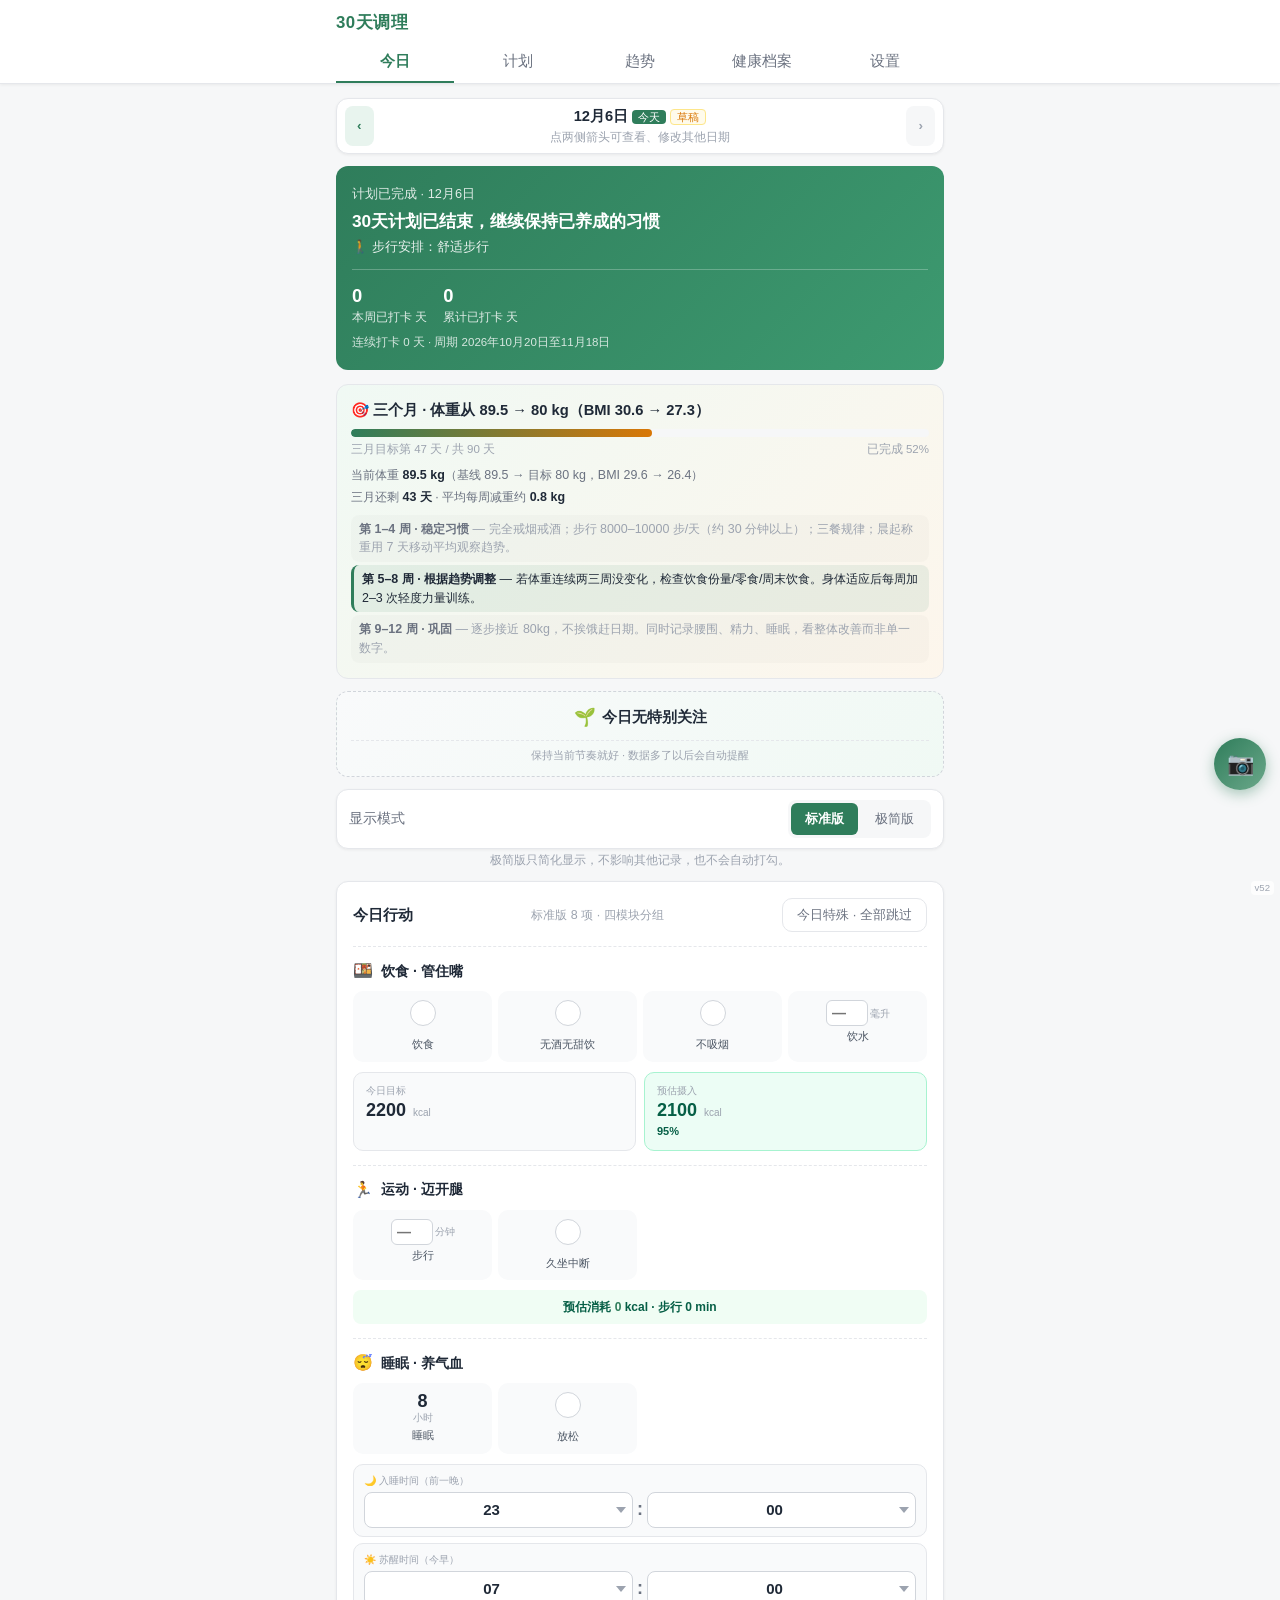
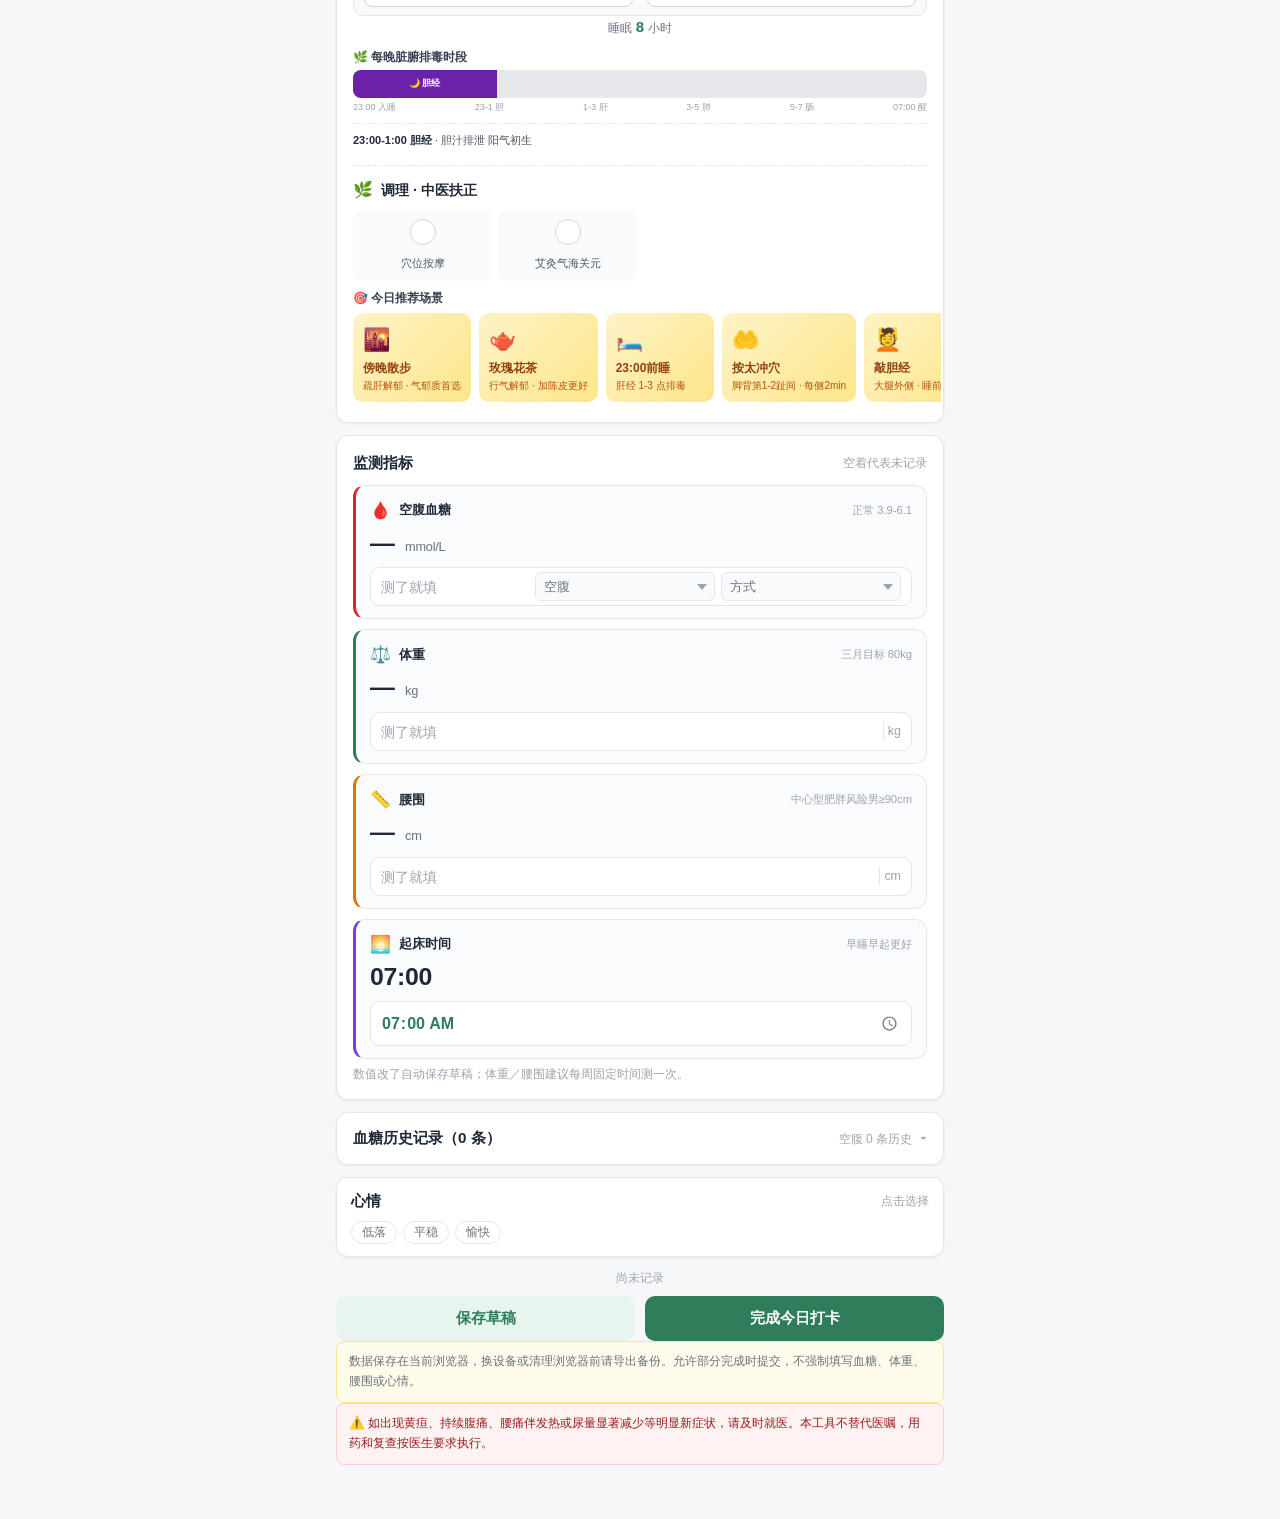
==== commit 9ad0b24d: "v52: 入睡/苏醒改自定义select（纯24h制）" ====
--- a/index.html
+++ b/index.html
@@ -5,7 +5,7 @@
 <meta name="viewport" content="width=device-width, initial-scale=1.0, maximum-scale=1.0, user-scalable=no">
 <meta name="apple-mobile-web-app-capable" content="yes">
 <title>30天调理打卡</title>
-<link rel="stylesheet" href="styles.v37.css?v=51">
+<link rel="stylesheet" href="styles.v37.css?v=52">
 <script>
 (function(){function showErr(msg,src,line){var b=document.getElementById("__errbox");if(!b){b=document.createElement("pre");b.id="__errbox";b.style.cssText="position:fixed;top:0;left:0;right:0;bottom:0;background:#fef2f2;color:#991b1b;padding:20px;font:13px/1.5 Menlo,monospace;white-space:pre-wrap;z-index:99999;overflow:auto";document.body.appendChild(b);}b.textContent+="\n• "+msg+(src?" @ "+src+":"+line:"");}window.onerror=function(m,s,l,c,e){showErr(m,s,l);};window.addEventListener("unhandledrejection",function(e){showErr("Promise: "+e.reason);});})();
 </script></head>
@@ -44,9 +44,9 @@
 <input type="file" id="fileReport" accept="image/*,application/pdf" hidden>
 <input type="file" id="fileGlucose" accept="image/*" capture="environment" hidden>
 
-<script src="app.v37.js?v=51"></script>
-<script src="archive-seed.v37.js?v=51"></script>
-<script src="health-archive.v37.js?v=51"></script>
-<div class="ver-tag">v51</div>
+<script src="app.v37.js?v=52"></script>
+<script src="archive-seed.v37.js?v=52"></script>
+<script src="health-archive.v37.js?v=52"></script>
+<div class="ver-tag">v52</div>
 </body>
 </html>
--- a/styles.v37.css
+++ b/styles.v37.css
@@ -756,12 +756,21 @@
 .sleep-time-row{display:flex;align-items:center;gap:6px;margin-bottom:8px}
 .sleep-time-box{flex:1;background:#f9fafb;border-radius:10px;padding:8px 10px;display:flex;flex-direction:column;gap:4px;border:1px solid #e5e7eb}
 .sleep-time-label{font-size:10px;color:#9ca3af;font-weight:500}
-.sleep-time-box input.sleep-t{
-  width:100%;border:1px solid #e5e7eb;background:#fff;border-radius:8px;font-size:14px;font-weight:600;
-  color:#1f2937;padding:6px 10px;font-family:inherit;
-}
-.sleep-time-box input.sleep-t:focus{outline:none;border-color:var(--primary);box-shadow:0 0 0 2px rgba(47,125,91,.1)}
-.sleep-time-box input.sleep-t:disabled{color:#9ca3af;background:#f9fafb}
+/* 入睡/苏醒 自定义 24h 时间选择器 */
+.time-sel-row{display:flex;align-items:center;gap:4px}
+.time-sel{
+  flex:1;min-width:0;height:36px;border:1px solid #d1d5db;border-radius:8px;
+  background:#fff;font-size:15px;font-weight:700;color:#1f2937;text-align:center;
+  font-family:inherit;padding:0 4px;appearance:none;
+  background-image:url("data:image/svg+xml;charset=UTF-8,%3csvg xmlns='http://www.w3.org/2000/svg' width='10' height='6'%3e%3cpath d='M0 0l5 6 5-6z' fill='%239ca3af'/%3e%3c/svg%3e");
+  background-repeat:no-repeat;background-position:right 6px center;padding-right:18px;
+}
+.time-sel:focus{outline:none;border-color:var(--primary);box-shadow:0 0 0 2px rgba(47,125,91,.1)}
+.time-sel:disabled{background:#f9fafb;color:#9ca3af;cursor:not-allowed}
+.time-colon{font-size:18px;font-weight:700;color:#6b7280;flex-shrink:0}
+/* min 秒选项：不要太挤 */
+.time-hh{min-width:0}
+.time-mm{min-width:0}
 .sleep-hours-line{text-align:center;font-size:12px;color:#6b7280;margin-bottom:6px}
 .sleep-hours-line b{color:var(--primary);font-size:15px;font-weight:700}
 /* 心情简化卡片 */
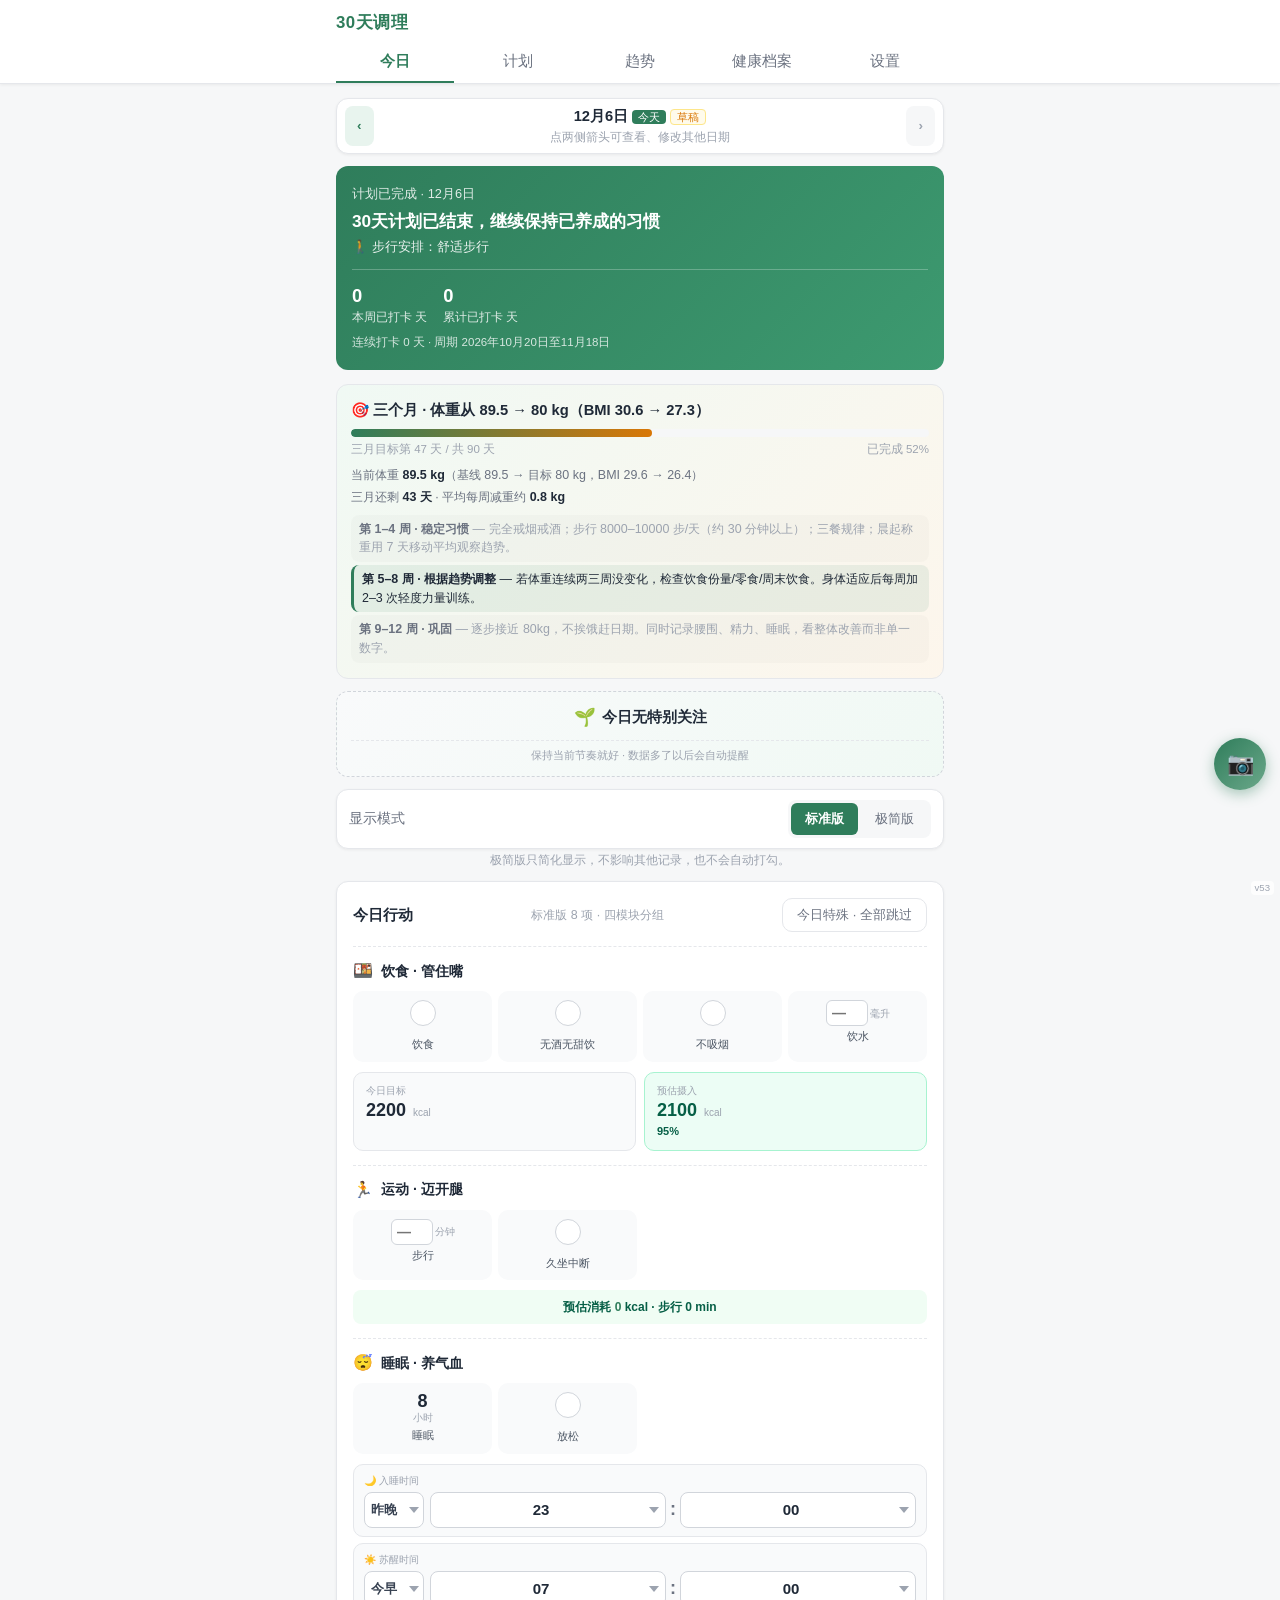
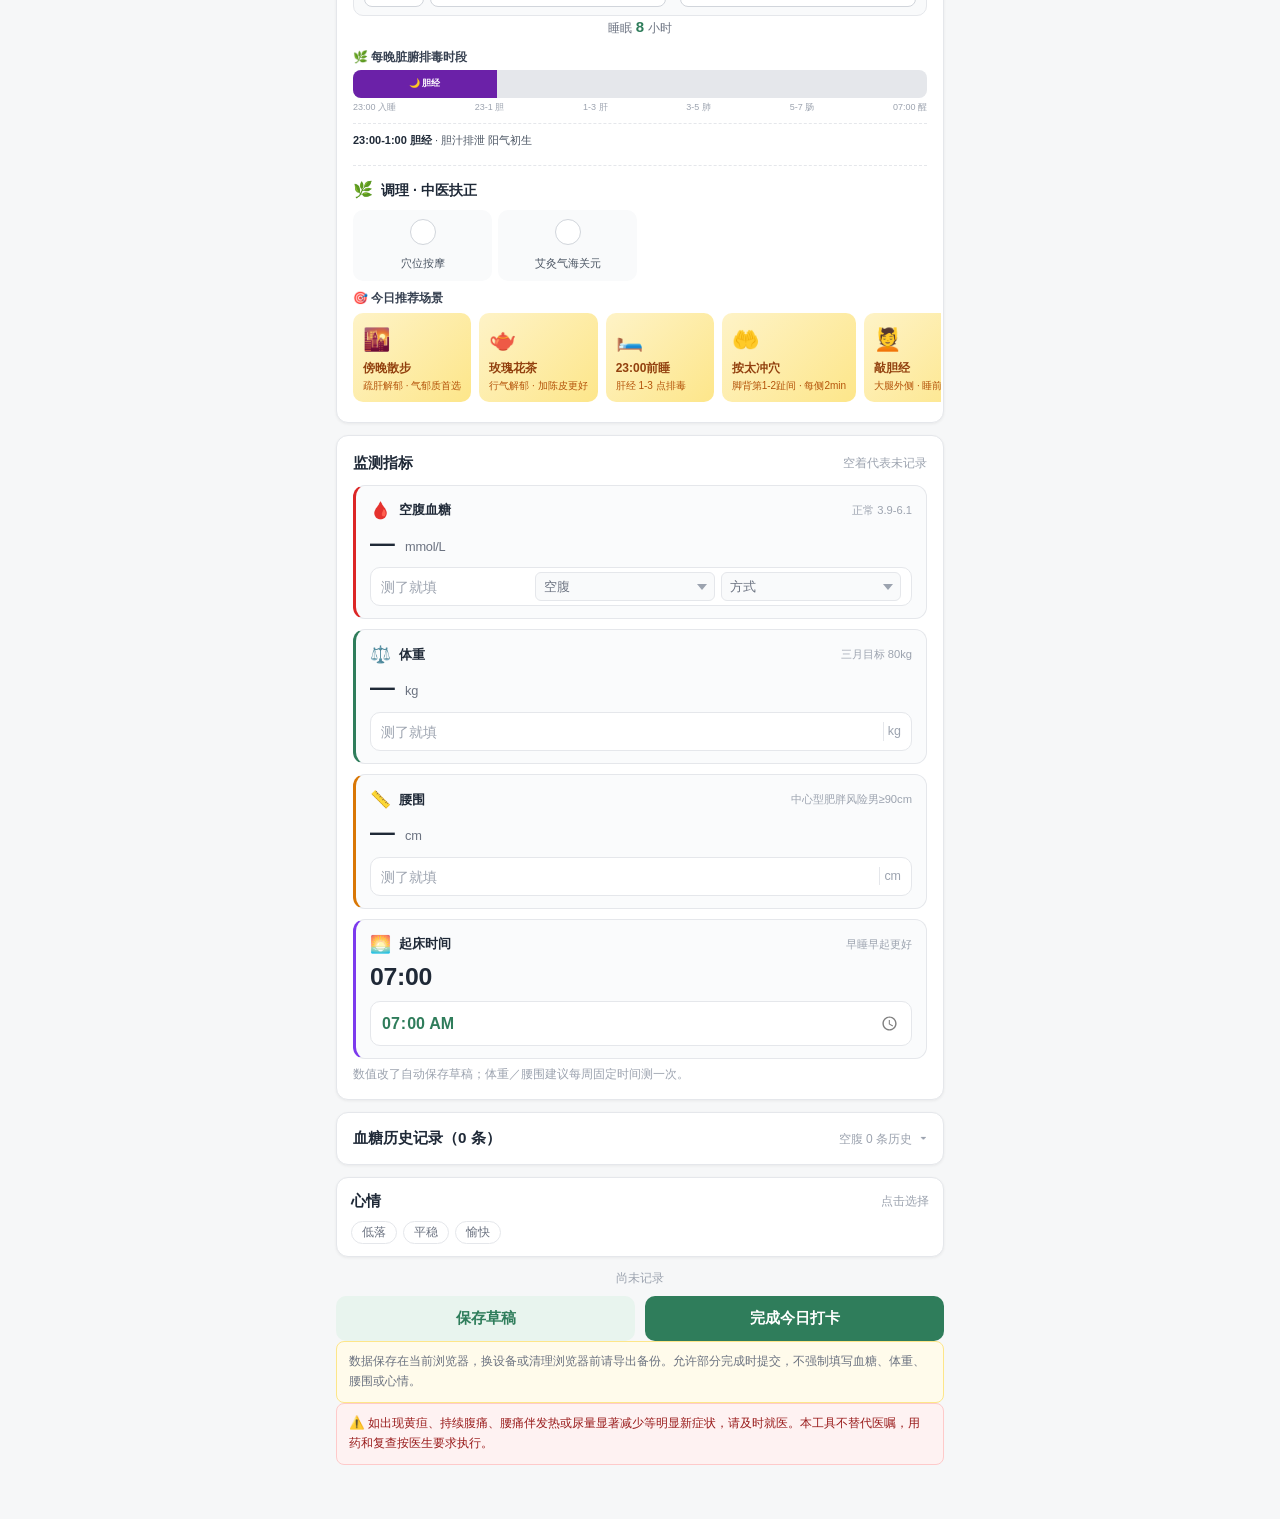
==== commit 710f8069: "v53: 入睡/苏醒加日期选择(前晚/昨晚/今早)" ====
--- a/index.html
+++ b/index.html
@@ -5,7 +5,7 @@
 <meta name="viewport" content="width=device-width, initial-scale=1.0, maximum-scale=1.0, user-scalable=no">
 <meta name="apple-mobile-web-app-capable" content="yes">
 <title>30天调理打卡</title>
-<link rel="stylesheet" href="styles.v37.css?v=52">
+<link rel="stylesheet" href="styles.v37.css?v=53">
 <script>
 (function(){function showErr(msg,src,line){var b=document.getElementById("__errbox");if(!b){b=document.createElement("pre");b.id="__errbox";b.style.cssText="position:fixed;top:0;left:0;right:0;bottom:0;background:#fef2f2;color:#991b1b;padding:20px;font:13px/1.5 Menlo,monospace;white-space:pre-wrap;z-index:99999;overflow:auto";document.body.appendChild(b);}b.textContent+="\n• "+msg+(src?" @ "+src+":"+line:"");}window.onerror=function(m,s,l,c,e){showErr(m,s,l);};window.addEventListener("unhandledrejection",function(e){showErr("Promise: "+e.reason);});})();
 </script></head>
@@ -44,9 +44,9 @@
 <input type="file" id="fileReport" accept="image/*,application/pdf" hidden>
 <input type="file" id="fileGlucose" accept="image/*" capture="environment" hidden>
 
-<script src="app.v37.js?v=52"></script>
-<script src="archive-seed.v37.js?v=52"></script>
-<script src="health-archive.v37.js?v=52"></script>
-<div class="ver-tag">v52</div>
+<script src="app.v37.js?v=53"></script>
+<script src="archive-seed.v37.js?v=53"></script>
+<script src="health-archive.v37.js?v=53"></script>
+<div class="ver-tag">v53</div>
 </body>
 </html>
--- a/styles.v37.css
+++ b/styles.v37.css
@@ -756,8 +756,18 @@
 .sleep-time-row{display:flex;align-items:center;gap:6px;margin-bottom:8px}
 .sleep-time-box{flex:1;background:#f9fafb;border-radius:10px;padding:8px 10px;display:flex;flex-direction:column;gap:4px;border:1px solid #e5e7eb}
 .sleep-time-label{font-size:10px;color:#9ca3af;font-weight:500}
-/* 入睡/苏醒 自定义 24h 时间选择器 */
-.time-sel-row{display:flex;align-items:center;gap:4px}
+/* 入睡/苏醒 自定义时间+日期选择器 */
+.time-sel-wrap{display:flex;align-items:center;gap:6px}
+.date-sel{
+  height:36px;border:1px solid #d1d5db;border-radius:8px;background:#fff;
+  font-size:13px;font-weight:600;color:#374151;font-family:inherit;
+  padding:0 6px;appearance:none;min-width:60px;
+  background-image:url("data:image/svg+xml;charset=UTF-8,%3csvg xmlns='http://www.w3.org/2000/svg' width='10' height='6'%3e%3cpath d='M0 0l5 6 5-6z' fill='%239ca3af'/%3e%3c/svg%3e");
+  background-repeat:no-repeat;background-position:right 4px center;padding-right:16px;
+}
+.date-sel:focus{outline:none;border-color:var(--primary)}
+.date-sel:disabled{background:#f9fafb;color:#9ca3af}
+.time-sel-row{display:flex;align-items:center;gap:4px;flex:1;min-width:0}
 .time-sel{
   flex:1;min-width:0;height:36px;border:1px solid #d1d5db;border-radius:8px;
   background:#fff;font-size:15px;font-weight:700;color:#1f2937;text-align:center;
@@ -768,9 +778,6 @@
 .time-sel:focus{outline:none;border-color:var(--primary);box-shadow:0 0 0 2px rgba(47,125,91,.1)}
 .time-sel:disabled{background:#f9fafb;color:#9ca3af;cursor:not-allowed}
 .time-colon{font-size:18px;font-weight:700;color:#6b7280;flex-shrink:0}
-/* min 秒选项：不要太挤 */
-.time-hh{min-width:0}
-.time-mm{min-width:0}
 .sleep-hours-line{text-align:center;font-size:12px;color:#6b7280;margin-bottom:6px}
 .sleep-hours-line b{color:var(--primary);font-size:15px;font-weight:700}
 /* 心情简化卡片 */
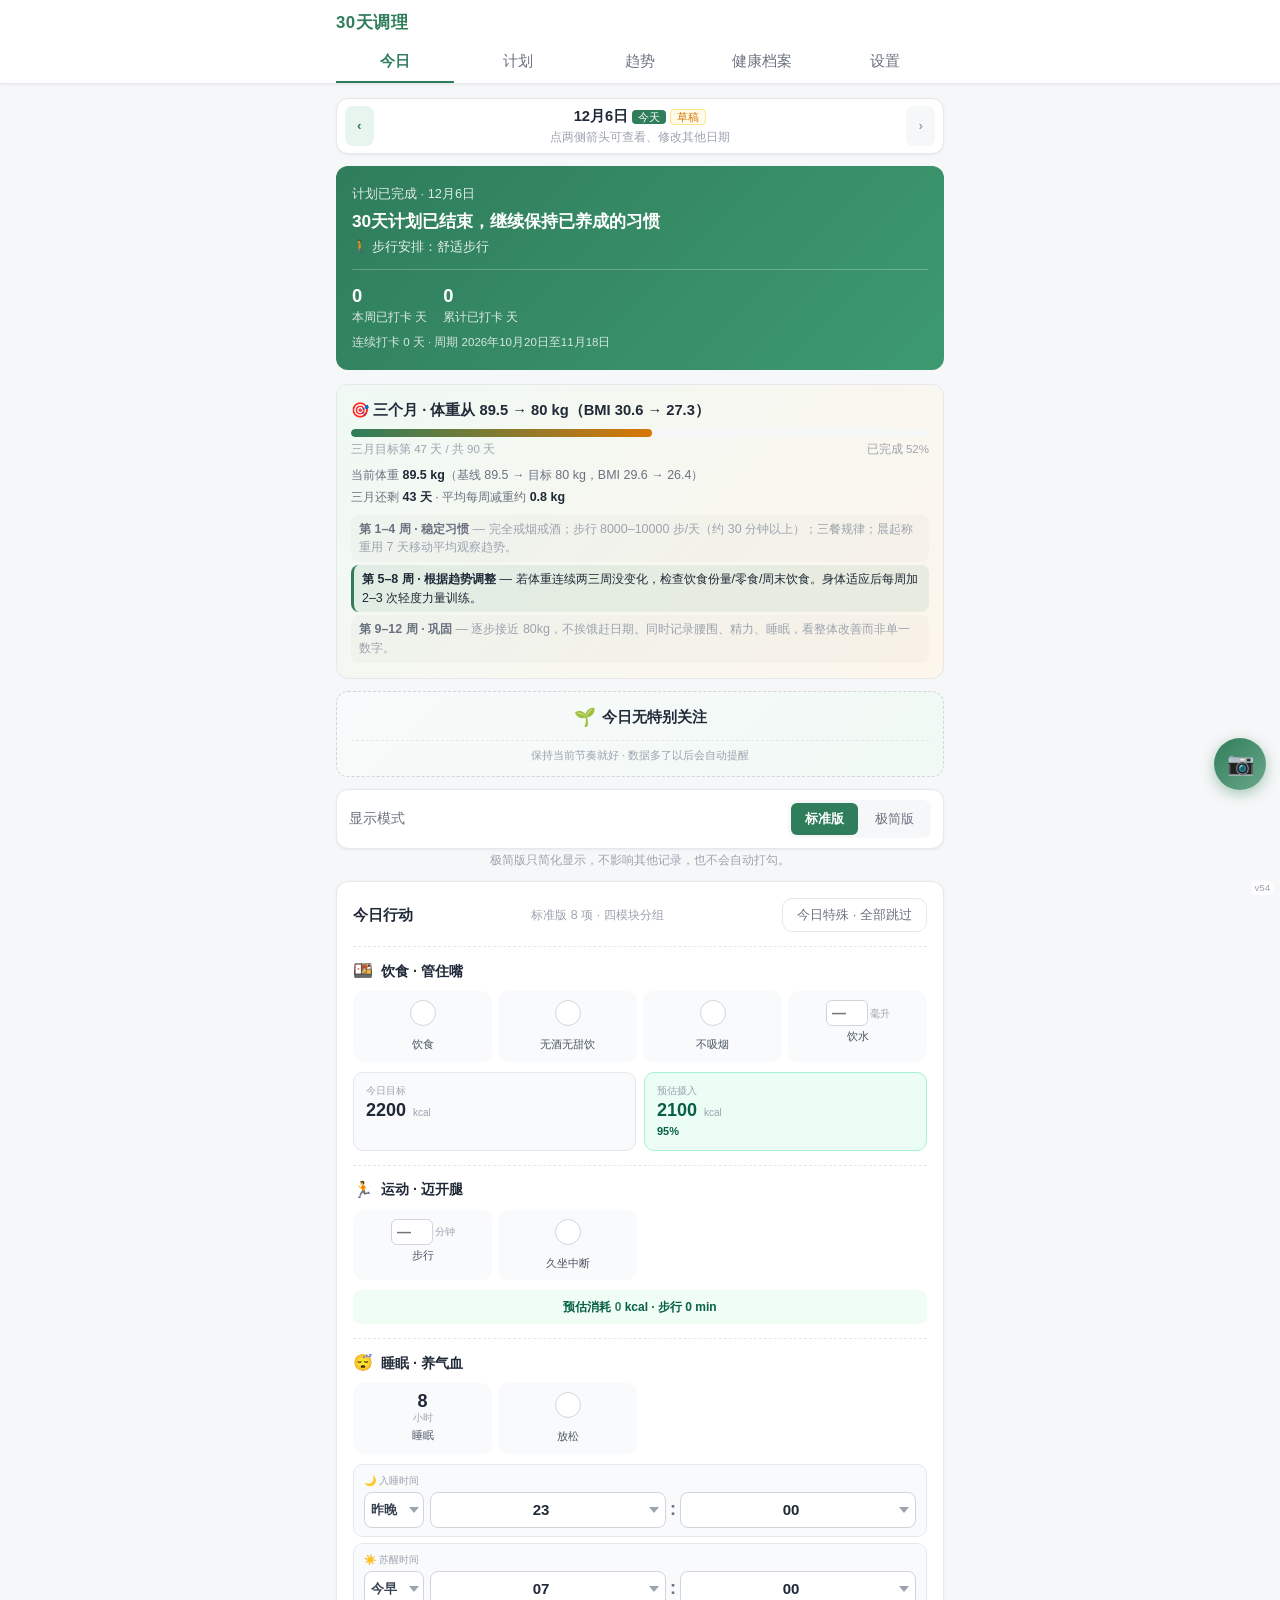
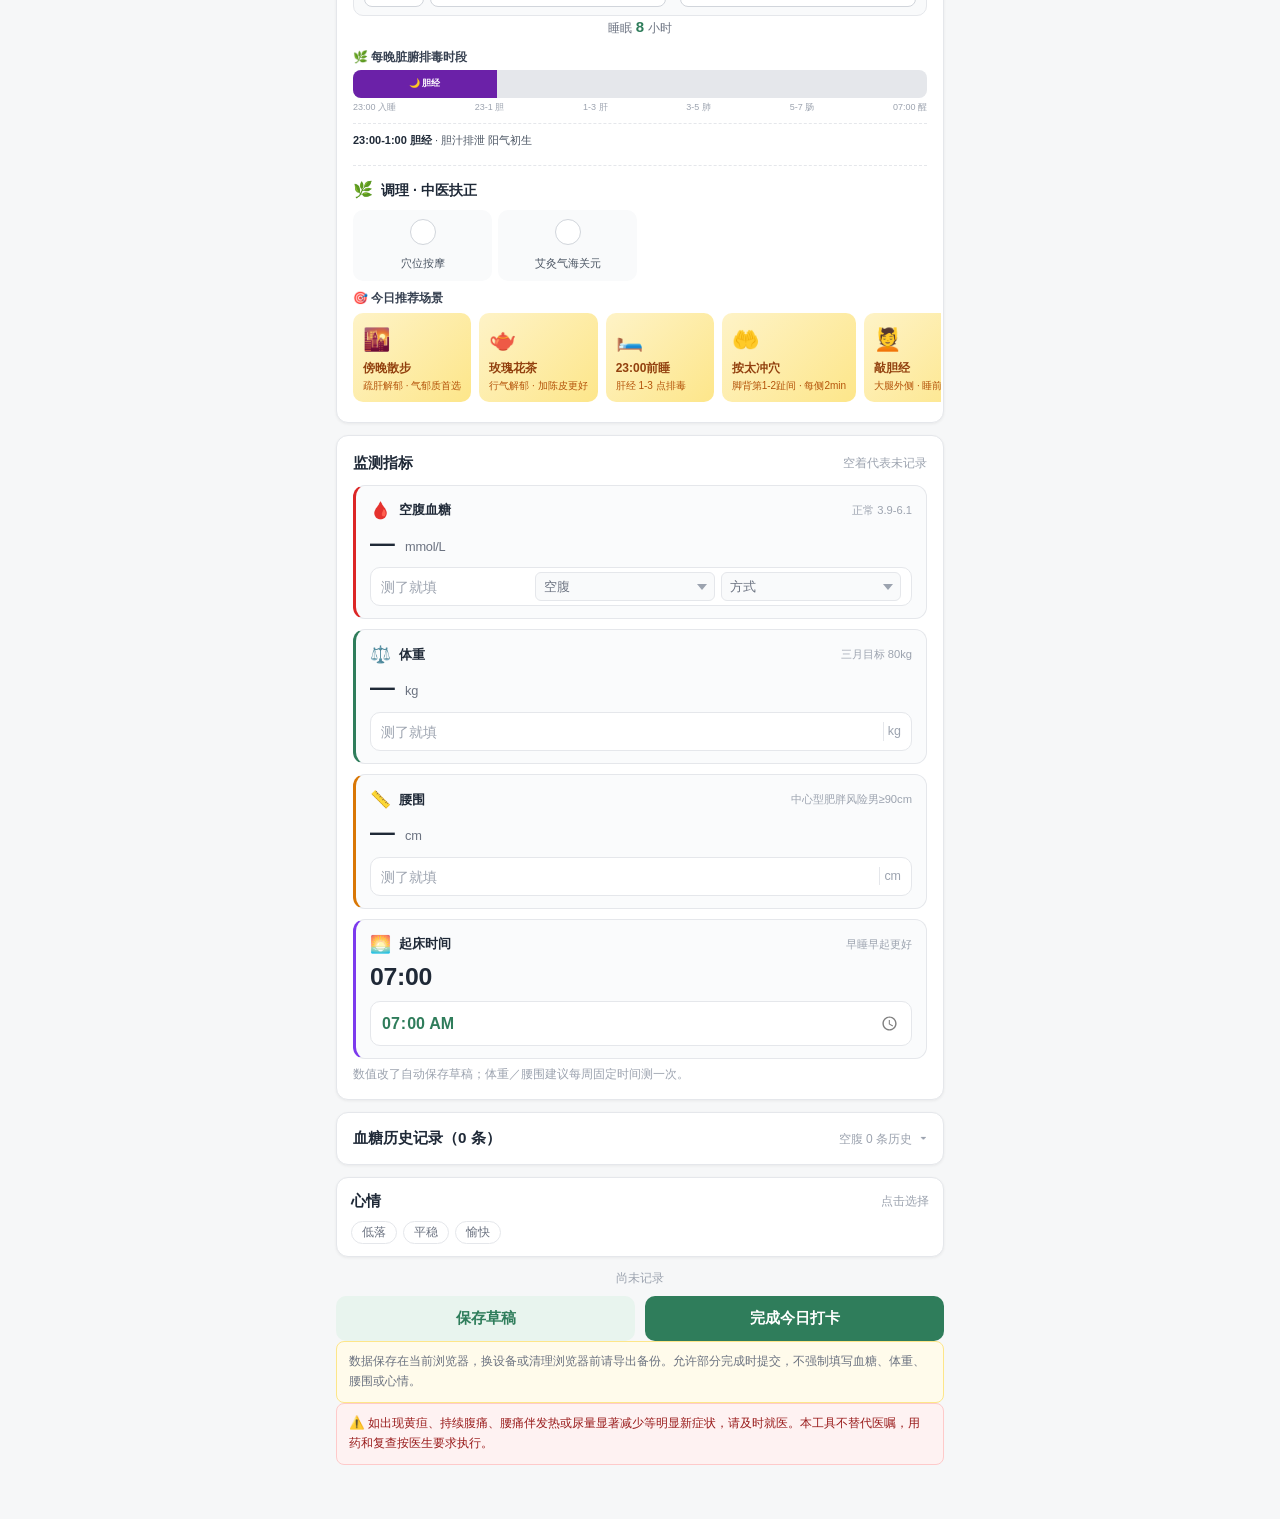
==== commit d28c0849: "v54: 去掉前晚选项" ====
--- a/index.html
+++ b/index.html
@@ -5,7 +5,7 @@
 <meta name="viewport" content="width=device-width, initial-scale=1.0, maximum-scale=1.0, user-scalable=no">
 <meta name="apple-mobile-web-app-capable" content="yes">
 <title>30天调理打卡</title>
-<link rel="stylesheet" href="styles.v37.css?v=53">
+<link rel="stylesheet" href="styles.v37.css?v=54">
 <script>
 (function(){function showErr(msg,src,line){var b=document.getElementById("__errbox");if(!b){b=document.createElement("pre");b.id="__errbox";b.style.cssText="position:fixed;top:0;left:0;right:0;bottom:0;background:#fef2f2;color:#991b1b;padding:20px;font:13px/1.5 Menlo,monospace;white-space:pre-wrap;z-index:99999;overflow:auto";document.body.appendChild(b);}b.textContent+="\n• "+msg+(src?" @ "+src+":"+line:"");}window.onerror=function(m,s,l,c,e){showErr(m,s,l);};window.addEventListener("unhandledrejection",function(e){showErr("Promise: "+e.reason);});})();
 </script></head>
@@ -44,9 +44,9 @@
 <input type="file" id="fileReport" accept="image/*,application/pdf" hidden>
 <input type="file" id="fileGlucose" accept="image/*" capture="environment" hidden>
 
-<script src="app.v37.js?v=53"></script>
-<script src="archive-seed.v37.js?v=53"></script>
-<script src="health-archive.v37.js?v=53"></script>
-<div class="ver-tag">v53</div>
+<script src="app.v37.js?v=54"></script>
+<script src="archive-seed.v37.js?v=54"></script>
+<script src="health-archive.v37.js?v=54"></script>
+<div class="ver-tag">v54</div>
 </body>
 </html>
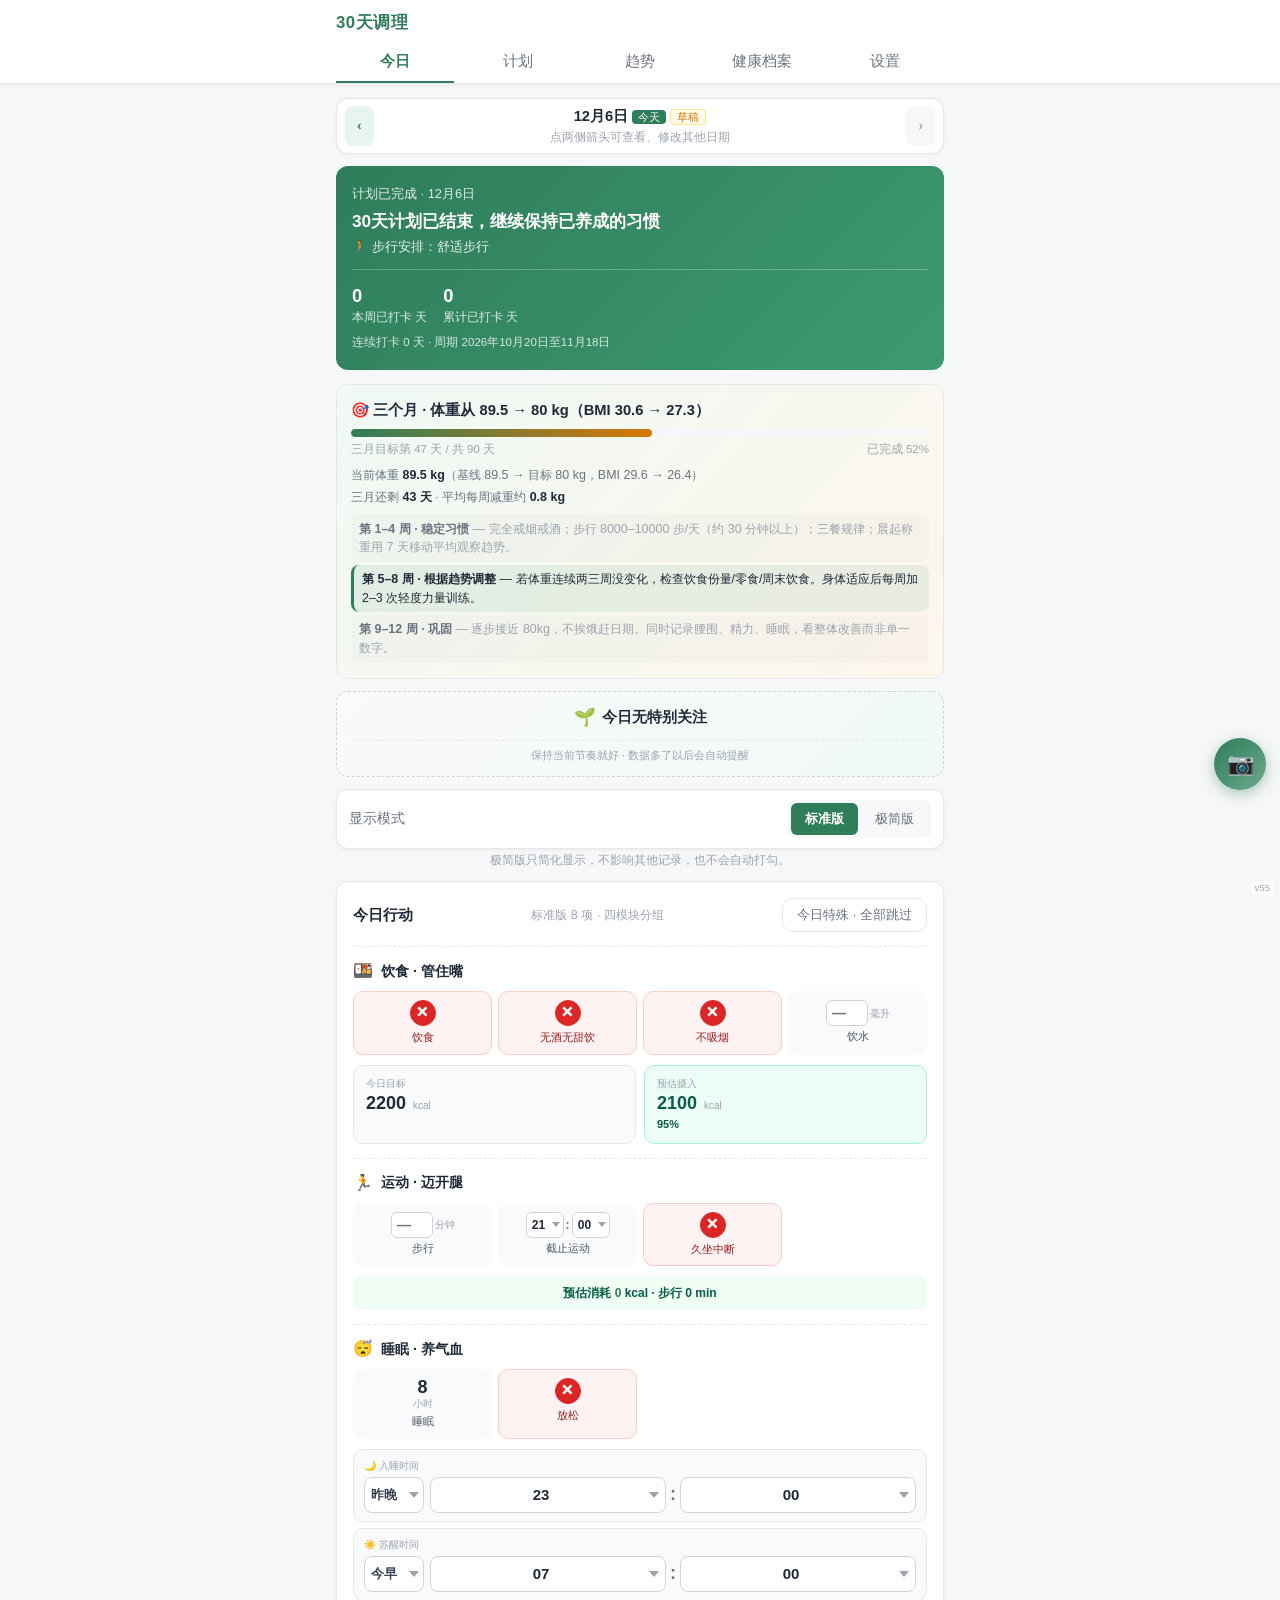
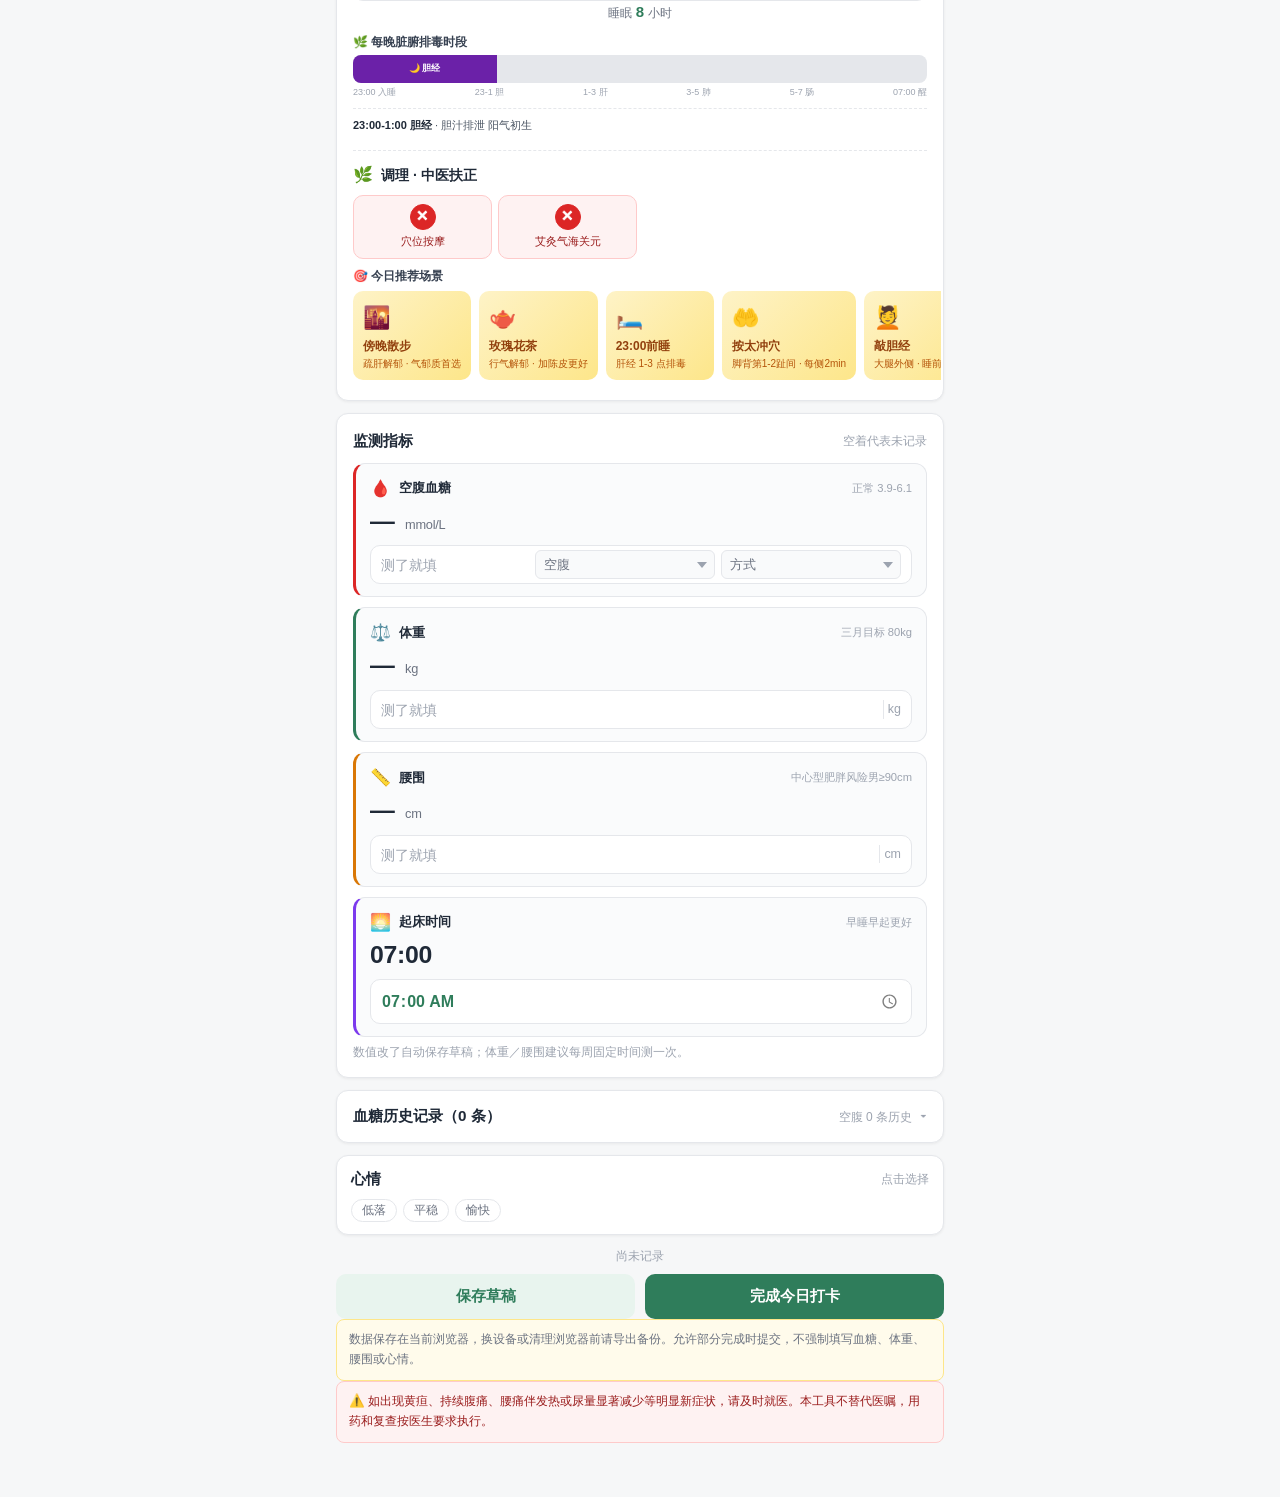
==== commit 4158e1de: "v55: 趋势页去腰围 + mini-grid两态 + 新增运动截止时间" ====
--- a/index.html
+++ b/index.html
@@ -5,7 +5,7 @@
 <meta name="viewport" content="width=device-width, initial-scale=1.0, maximum-scale=1.0, user-scalable=no">
 <meta name="apple-mobile-web-app-capable" content="yes">
 <title>30天调理打卡</title>
-<link rel="stylesheet" href="styles.v37.css?v=54">
+<link rel="stylesheet" href="styles.v37.css?v=55">
 <script>
 (function(){function showErr(msg,src,line){var b=document.getElementById("__errbox");if(!b){b=document.createElement("pre");b.id="__errbox";b.style.cssText="position:fixed;top:0;left:0;right:0;bottom:0;background:#fef2f2;color:#991b1b;padding:20px;font:13px/1.5 Menlo,monospace;white-space:pre-wrap;z-index:99999;overflow:auto";document.body.appendChild(b);}b.textContent+="\n• "+msg+(src?" @ "+src+":"+line:"");}window.onerror=function(m,s,l,c,e){showErr(m,s,l);};window.addEventListener("unhandledrejection",function(e){showErr("Promise: "+e.reason);});})();
 </script></head>
@@ -44,9 +44,9 @@
 <input type="file" id="fileReport" accept="image/*,application/pdf" hidden>
 <input type="file" id="fileGlucose" accept="image/*" capture="environment" hidden>
 
-<script src="app.v37.js?v=54"></script>
-<script src="archive-seed.v37.js?v=54"></script>
-<script src="health-archive.v37.js?v=54"></script>
-<div class="ver-tag">v54</div>
+<script src="app.v37.js?v=55"></script>
+<script src="archive-seed.v37.js?v=55"></script>
+<script src="health-archive.v37.js?v=55"></script>
+<div class="ver-tag">v55</div>
 </body>
 </html>
--- a/styles.v37.css
+++ b/styles.v37.css
@@ -748,6 +748,18 @@
 .mc-num-readonly{display:flex;flex-direction:column;align-items:center;margin-bottom:2px}
 .mc-num-val{font-size:18px;font-weight:700;color:#1f2937;line-height:1}
 .mod-cell.done .mc-num-val{color:#065f46}
+/* mini-grid 时间 select */
+.mc-time-row{display:flex;align-items:center;justify-content:center;gap:2px;margin-bottom:2px}
+.mc-time-sel{
+  width:38px;height:26px;border:1px solid #d1d5db;border-radius:6px;background:#fff;
+  font-size:12px;font-weight:700;color:#1f2937;text-align:center;font-family:inherit;
+  padding:0;appearance:none;
+  background-image:url("data:image/svg+xml;charset=UTF-8,%3csvg xmlns='http://www.w3.org/2000/svg' width='8' height='5'%3e%3cpath d='M0 0l4 5 4-5z' fill='%239ca3af'/%3e%3c/svg%3e");
+  background-repeat:no-repeat;background-position:right 3px center;padding-right:12px;
+}
+.mc-time-sel:focus{outline:none;border-color:var(--primary)}
+.mc-time-sel:disabled{background:#f3f4f6;color:#9ca3af}
+.mc-time-colon{font-size:12px;font-weight:700;color:#6b7280;flex-shrink:0}
 .sleep-labels{display:flex;font-size:9px;color:#9ca3af;margin-top:3px;justify-content:space-between}
 .sleep-zang-list{margin-top:8px;border-top:1px dashed #e5e7eb;padding-top:6px}
 .sleep-zang-item{font-size:11px;color:#4b5563;line-height:1.6;padding:2px 0}
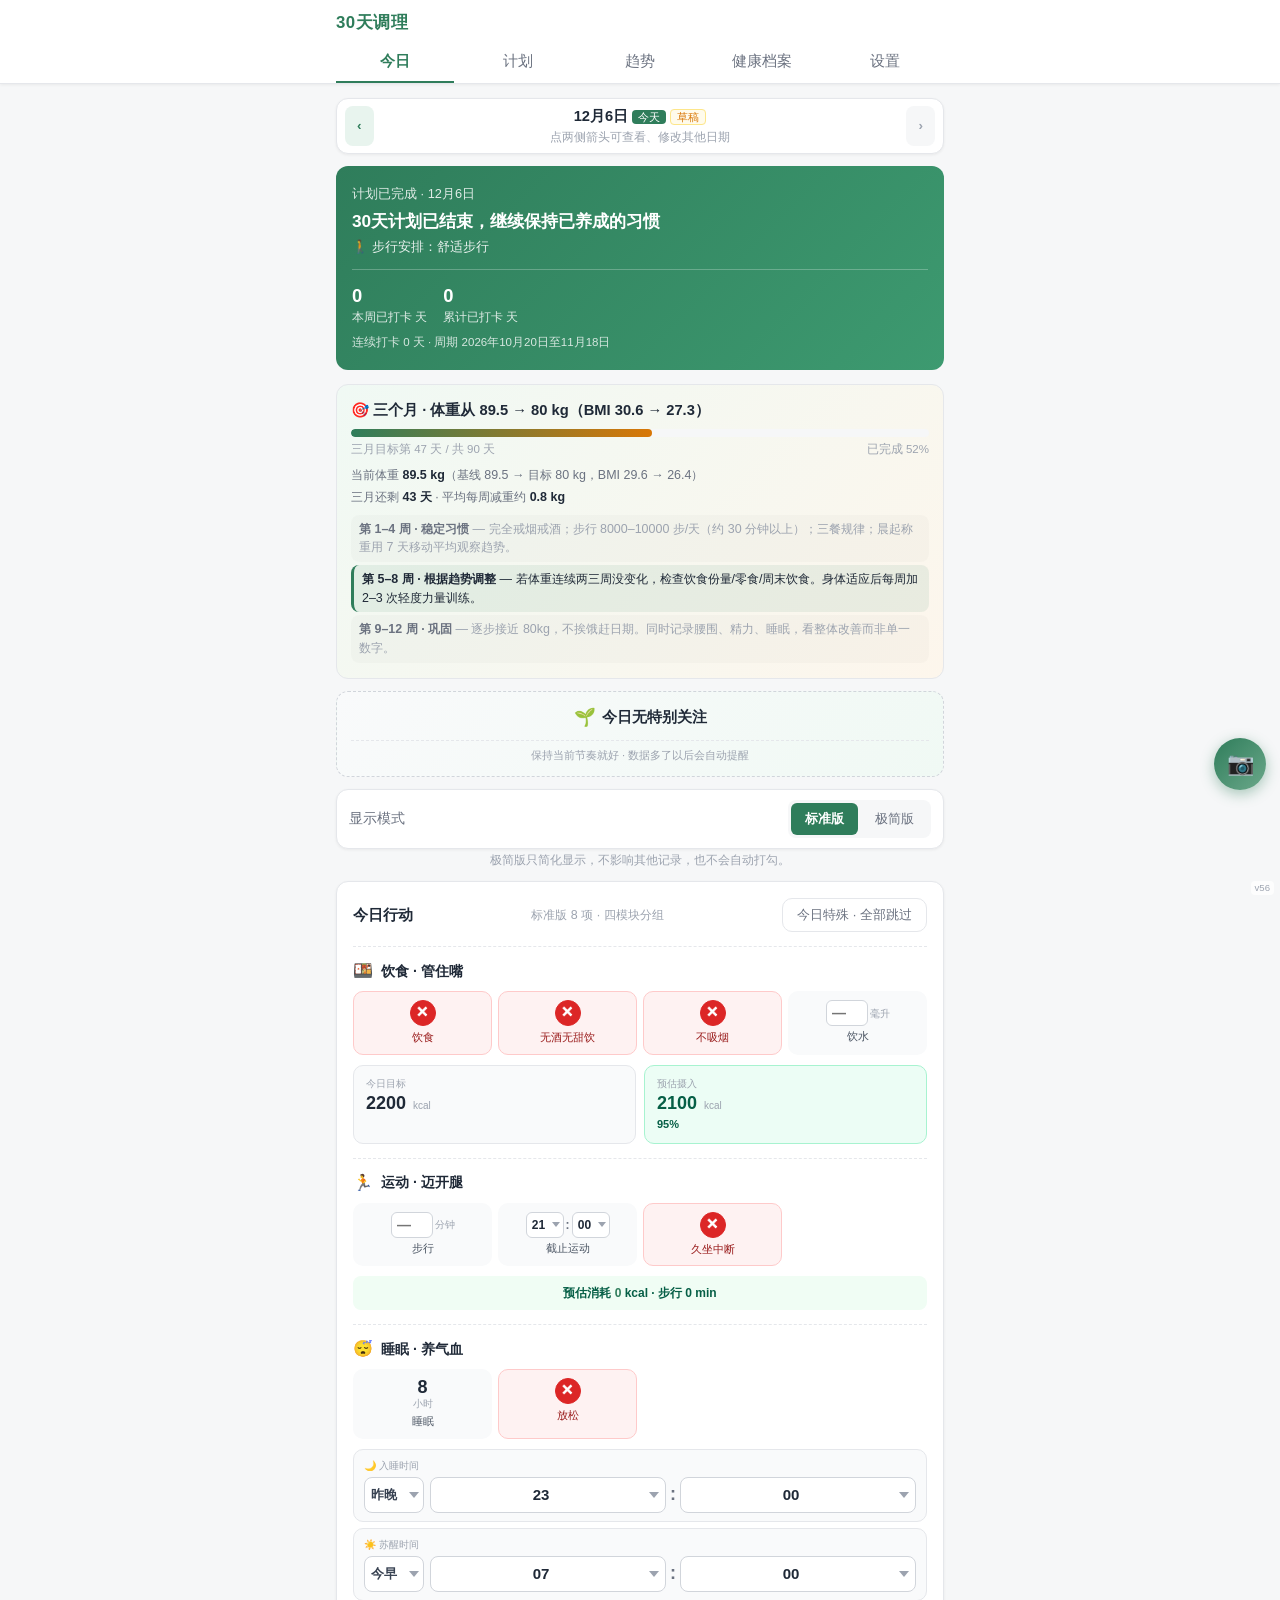
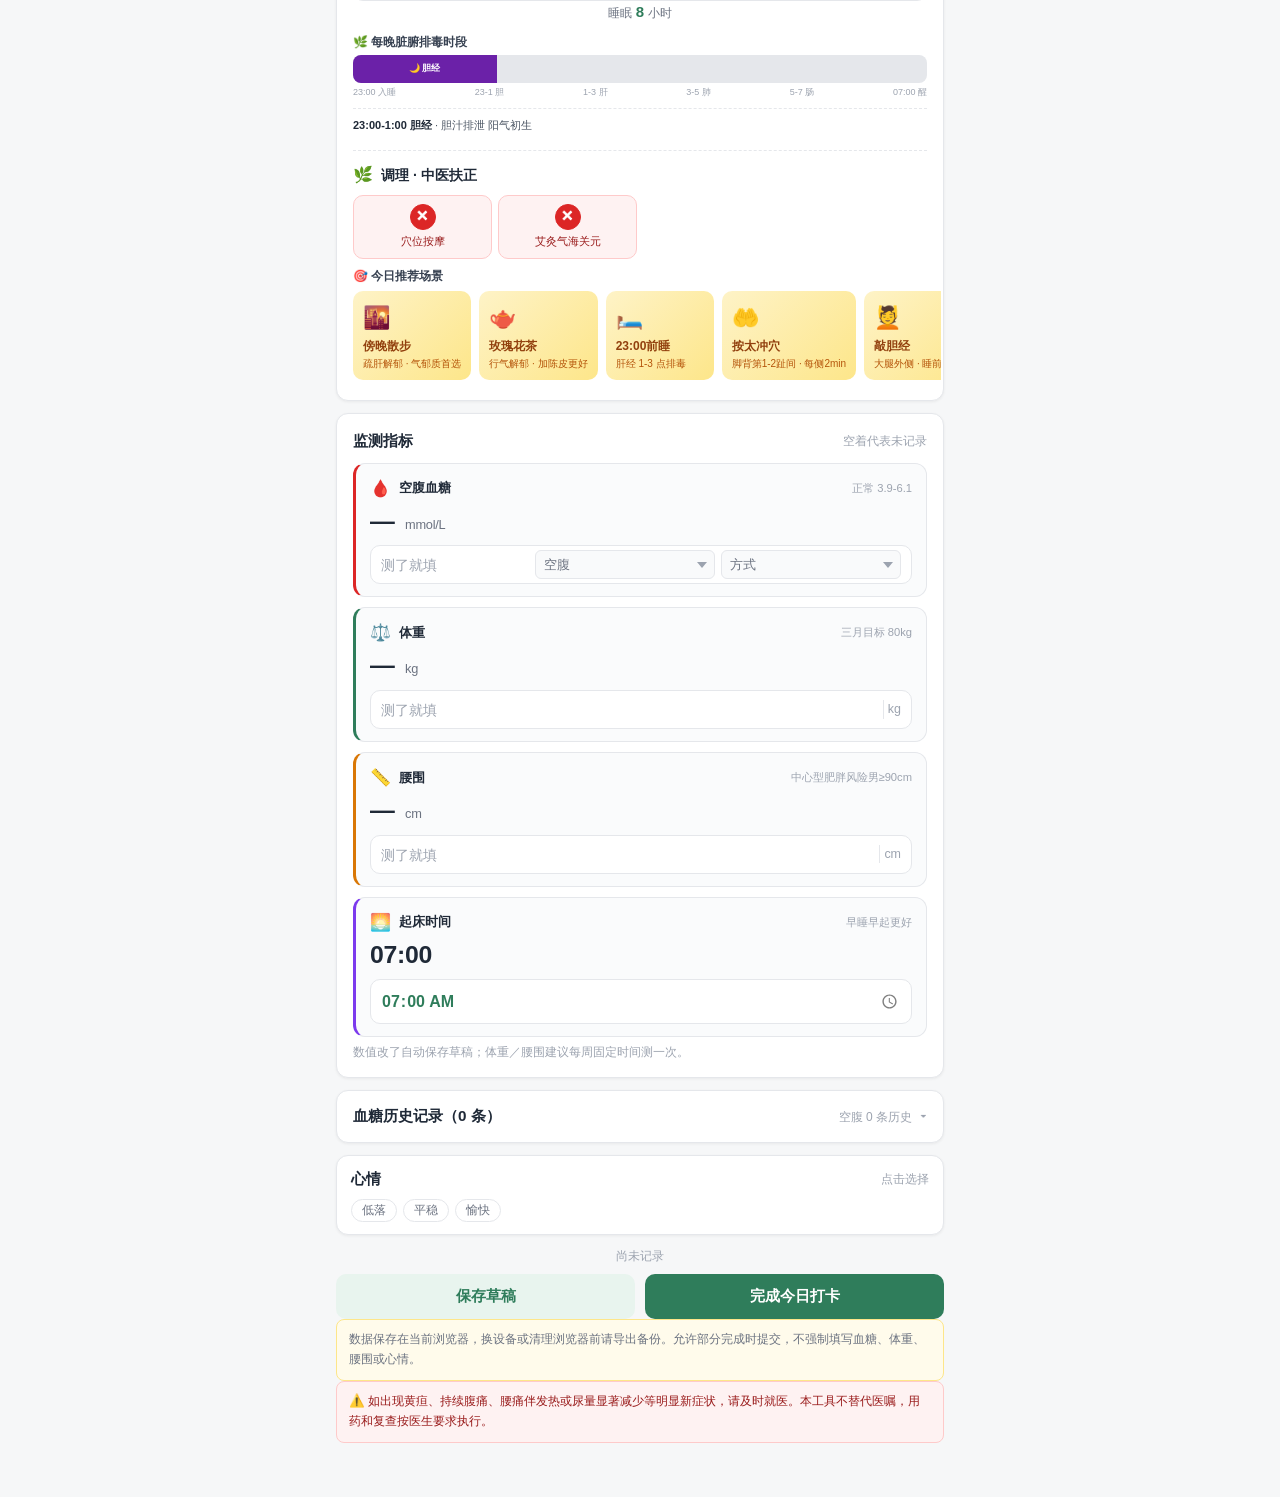
==== commit 7e1203fd: "v56: 提交后全面锁定(血糖卡+mc-check+CSS)" ====
--- a/index.html
+++ b/index.html
@@ -5,7 +5,7 @@
 <meta name="viewport" content="width=device-width, initial-scale=1.0, maximum-scale=1.0, user-scalable=no">
 <meta name="apple-mobile-web-app-capable" content="yes">
 <title>30天调理打卡</title>
-<link rel="stylesheet" href="styles.v37.css?v=55">
+<link rel="stylesheet" href="styles.v37.css?v=56">
 <script>
 (function(){function showErr(msg,src,line){var b=document.getElementById("__errbox");if(!b){b=document.createElement("pre");b.id="__errbox";b.style.cssText="position:fixed;top:0;left:0;right:0;bottom:0;background:#fef2f2;color:#991b1b;padding:20px;font:13px/1.5 Menlo,monospace;white-space:pre-wrap;z-index:99999;overflow:auto";document.body.appendChild(b);}b.textContent+="\n• "+msg+(src?" @ "+src+":"+line:"");}window.onerror=function(m,s,l,c,e){showErr(m,s,l);};window.addEventListener("unhandledrejection",function(e){showErr("Promise: "+e.reason);});})();
 </script></head>
@@ -44,9 +44,9 @@
 <input type="file" id="fileReport" accept="image/*,application/pdf" hidden>
 <input type="file" id="fileGlucose" accept="image/*" capture="environment" hidden>
 
-<script src="app.v37.js?v=55"></script>
-<script src="archive-seed.v37.js?v=55"></script>
-<script src="health-archive.v37.js?v=55"></script>
-<div class="ver-tag">v55</div>
+<script src="app.v37.js?v=56"></script>
+<script src="archive-seed.v37.js?v=56"></script>
+<script src="health-archive.v37.js?v=56"></script>
+<div class="ver-tag">v56</div>
 </body>
 </html>
--- a/styles.v37.css
+++ b/styles.v37.css
@@ -700,7 +700,12 @@
 .mod-cell.done{background:#ecfdf5;border-color:#a7f3d0}
 .mod-cell.bad{background:#fef2f2;border-color:#fecaca}
 .mod-cell.skip{background:#f3f4f6;border-color:#d1d5db}
-.mod-cell.locked{opacity:.6}
+.mod-cell.locked{opacity:.55;pointer-events:none}
+.mod-cell.locked .mc-check{cursor:not-allowed;opacity:.7}
+.mod-cell.locked .mc-num-input input,
+.mod-cell.locked .mc-time-sel{opacity:.7}
+.metric-input input:disabled,
+.metric-input select:disabled{background:#f3f4f6;color:#9ca3af;cursor:not-allowed;opacity:.7}
 .mc-check{display:inline-flex;align-items:center;justify-content:center;width:26px;height:26px;border-radius:50%;background:#fff;border:1.5px solid #d1d5db;color:#6b7280;font-size:13px;font-weight:700;margin-bottom:3px;cursor:pointer}
 .mod-cell.done .mc-check{background:#2f7d5b;border-color:#2f7d5b;color:#fff}
 .mod-cell.bad .mc-check{background:#dc2626;border-color:#dc2626;color:#fff}
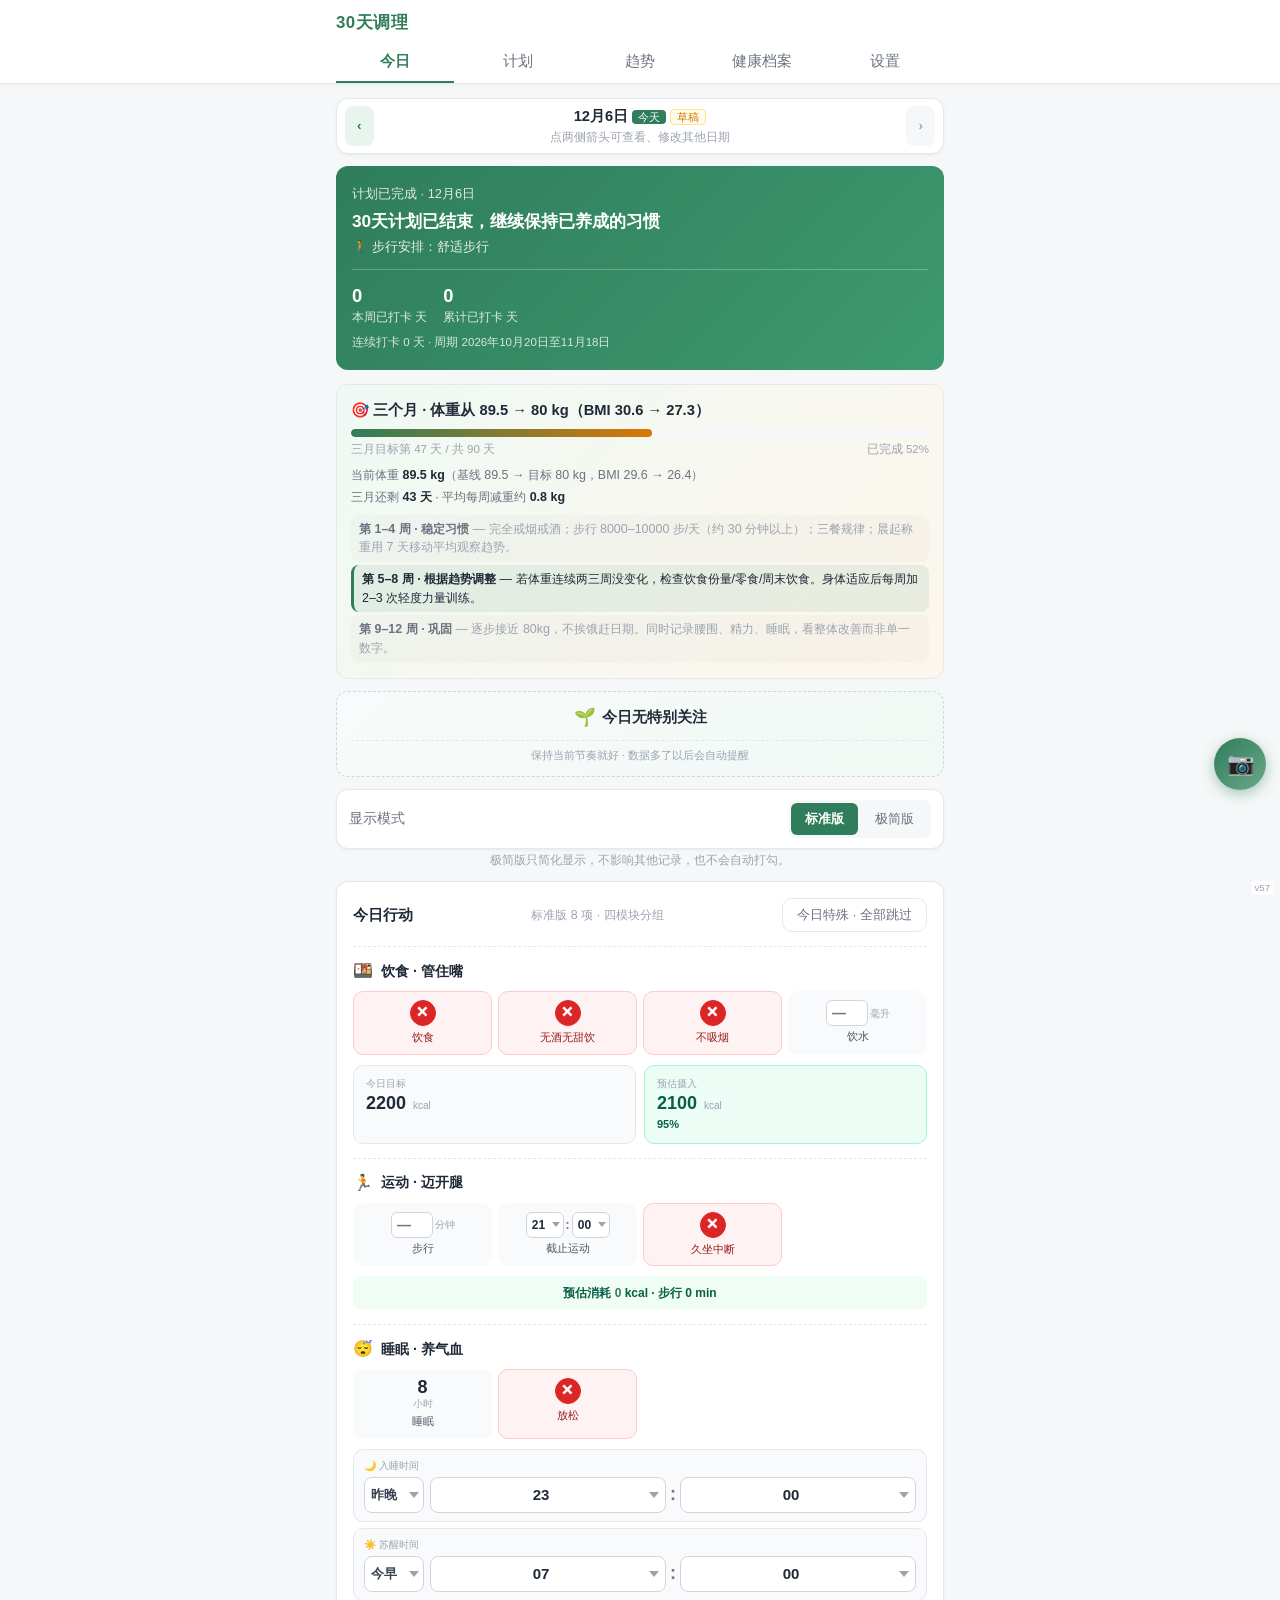
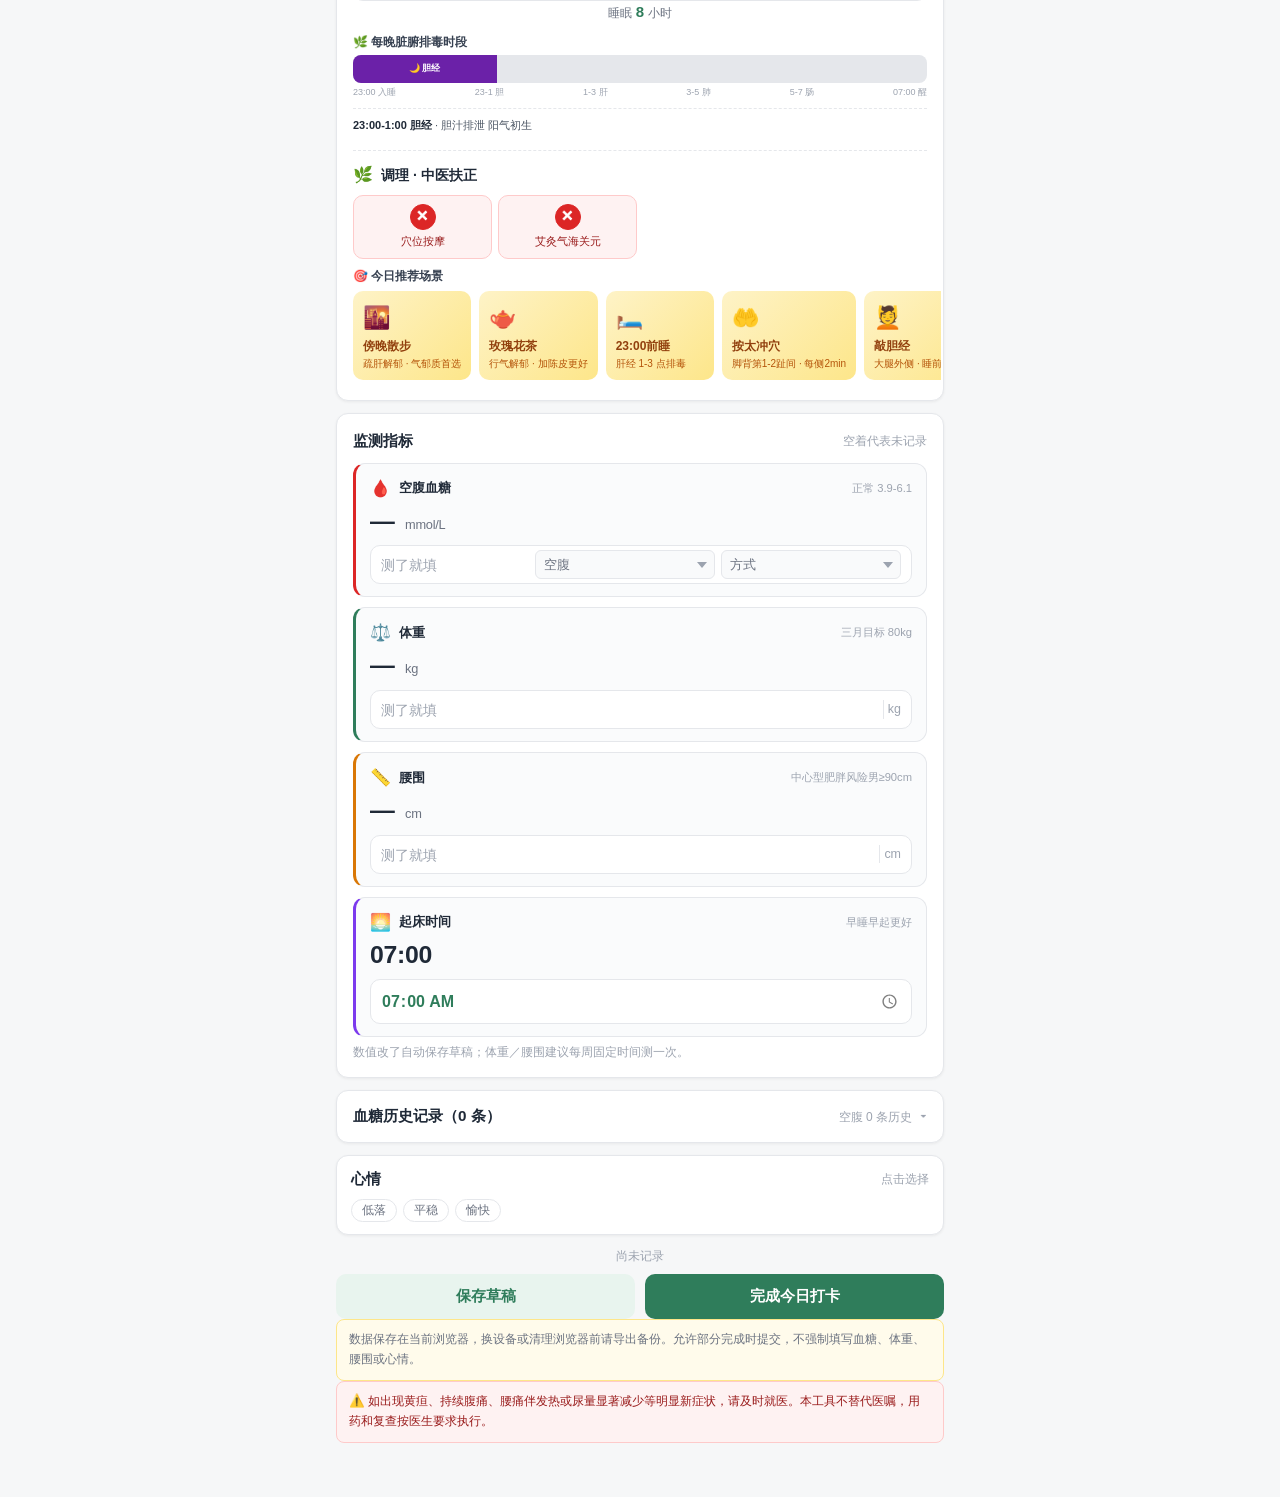
==== commit 92655abb: "v57: 计划新周期按钮 + 趋势全量+日/周/月切换" ====
--- a/index.html
+++ b/index.html
@@ -5,7 +5,7 @@
 <meta name="viewport" content="width=device-width, initial-scale=1.0, maximum-scale=1.0, user-scalable=no">
 <meta name="apple-mobile-web-app-capable" content="yes">
 <title>30天调理打卡</title>
-<link rel="stylesheet" href="styles.v37.css?v=56">
+<link rel="stylesheet" href="styles.v37.css?v=57">
 <script>
 (function(){function showErr(msg,src,line){var b=document.getElementById("__errbox");if(!b){b=document.createElement("pre");b.id="__errbox";b.style.cssText="position:fixed;top:0;left:0;right:0;bottom:0;background:#fef2f2;color:#991b1b;padding:20px;font:13px/1.5 Menlo,monospace;white-space:pre-wrap;z-index:99999;overflow:auto";document.body.appendChild(b);}b.textContent+="\n• "+msg+(src?" @ "+src+":"+line:"");}window.onerror=function(m,s,l,c,e){showErr(m,s,l);};window.addEventListener("unhandledrejection",function(e){showErr("Promise: "+e.reason);});})();
 </script></head>
@@ -44,9 +44,9 @@
 <input type="file" id="fileReport" accept="image/*,application/pdf" hidden>
 <input type="file" id="fileGlucose" accept="image/*" capture="environment" hidden>
 
-<script src="app.v37.js?v=56"></script>
-<script src="archive-seed.v37.js?v=56"></script>
-<script src="health-archive.v37.js?v=56"></script>
-<div class="ver-tag">v56</div>
+<script src="app.v37.js?v=57"></script>
+<script src="archive-seed.v37.js?v=57"></script>
+<script src="health-archive.v37.js?v=57"></script>
+<div class="ver-tag">v57</div>
 </body>
 </html>
--- a/styles.v37.css
+++ b/styles.v37.css
@@ -706,6 +706,14 @@
 .mod-cell.locked .mc-time-sel{opacity:.7}
 .metric-input input:disabled,
 .metric-input select:disabled{background:#f3f4f6;color:#9ca3af;cursor:not-allowed;opacity:.7}
+/* 计划页周期结束横幅 */
+.cycle-expired-banner{background:linear-gradient(135deg,#fef3c7,#fde68a);border:1px solid #f59e0b;border-radius:10px;padding:16px;margin-bottom:12px;text-align:center;font-size:14px;color:#92400e;font-weight:600;line-height:1.6}
+.btn-primary{background:var(--primary,#2f7d5b);color:#fff;border:none;border-radius:8px;padding:10px 22px;font-size:14px;font-weight:600;cursor:pointer;box-shadow:0 2px 8px rgba(47,125,91,.2);font-family:inherit}
+.btn-primary:active{transform:scale(.97)}
+/* 趋势页视图切换按钮 */
+.trend-view-toggle{display:flex;gap:4px;margin-bottom:10px;justify-content:center}
+.trend-view-toggle button{padding:6px 14px;border:1px solid #e5e7eb;background:#fff;border-radius:20px;font-size:12px;color:#6b7280;cursor:pointer;font-family:inherit;transition:all .15s}
+.trend-view-toggle button.active{background:var(--primary,#2f7d5b);color:#fff;border-color:transparent;font-weight:600;box-shadow:0 1px 4px rgba(47,125,91,.2)}
 .mc-check{display:inline-flex;align-items:center;justify-content:center;width:26px;height:26px;border-radius:50%;background:#fff;border:1.5px solid #d1d5db;color:#6b7280;font-size:13px;font-weight:700;margin-bottom:3px;cursor:pointer}
 .mod-cell.done .mc-check{background:#2f7d5b;border-color:#2f7d5b;color:#fff}
 .mod-cell.bad .mc-check{background:#dc2626;border-color:#dc2626;color:#fff}
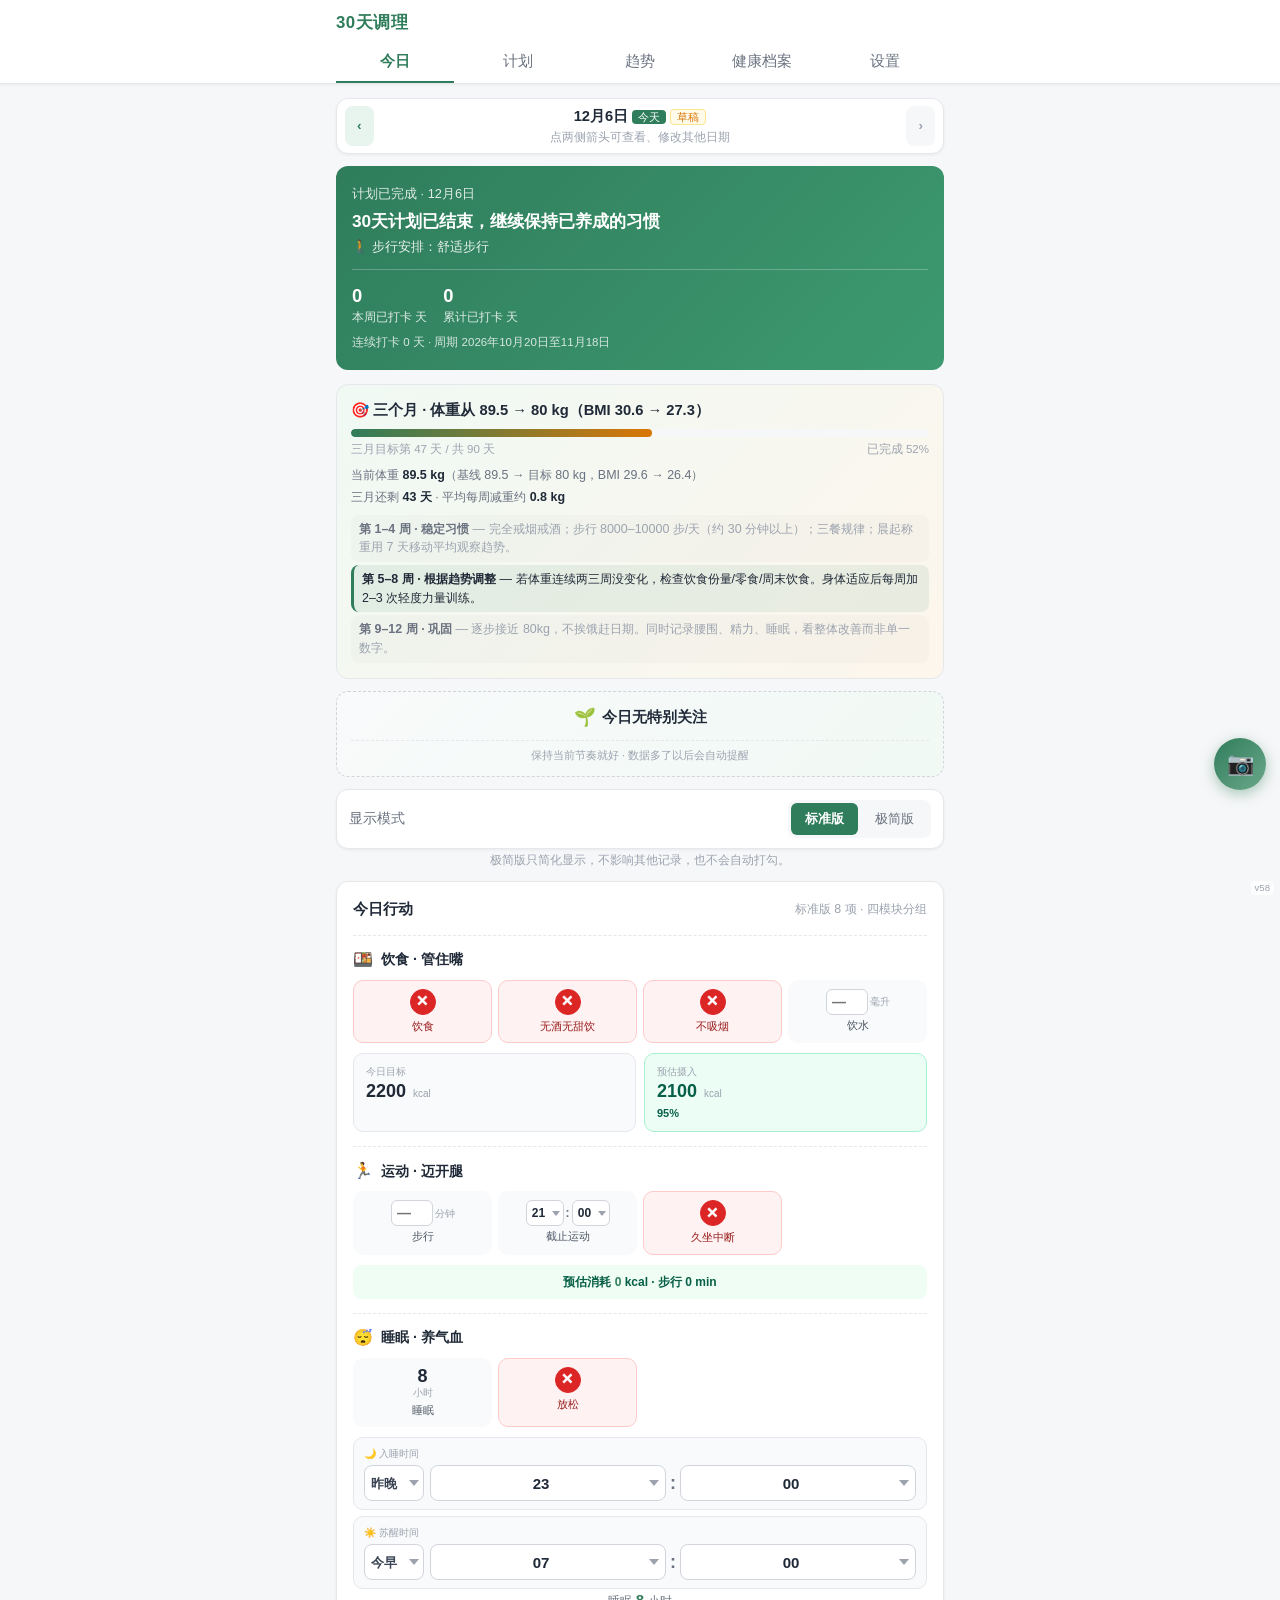
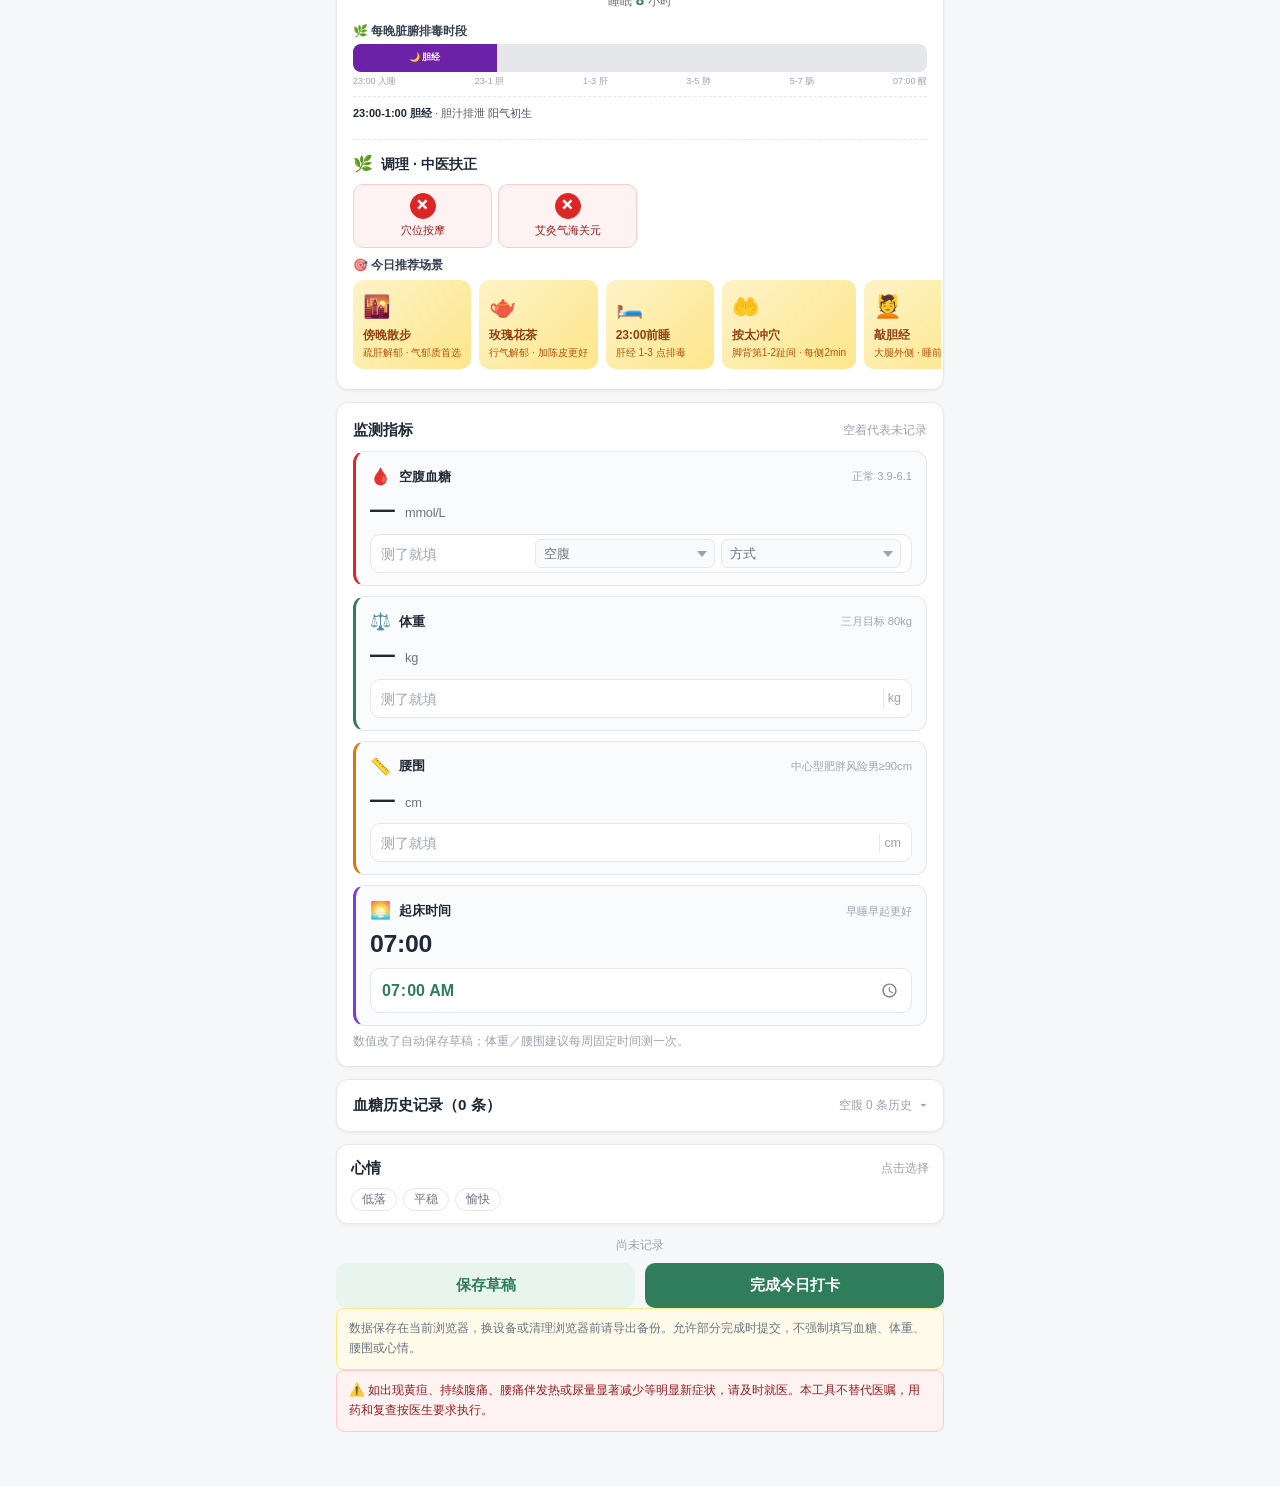
==== commit 4926faec: "v58: 去今日就诊提醒 + 去全部跳过 + 去单项跳过" ====
--- a/index.html
+++ b/index.html
@@ -5,7 +5,7 @@
 <meta name="viewport" content="width=device-width, initial-scale=1.0, maximum-scale=1.0, user-scalable=no">
 <meta name="apple-mobile-web-app-capable" content="yes">
 <title>30天调理打卡</title>
-<link rel="stylesheet" href="styles.v37.css?v=57">
+<link rel="stylesheet" href="styles.v37.css?v=58">
 <script>
 (function(){function showErr(msg,src,line){var b=document.getElementById("__errbox");if(!b){b=document.createElement("pre");b.id="__errbox";b.style.cssText="position:fixed;top:0;left:0;right:0;bottom:0;background:#fef2f2;color:#991b1b;padding:20px;font:13px/1.5 Menlo,monospace;white-space:pre-wrap;z-index:99999;overflow:auto";document.body.appendChild(b);}b.textContent+="\n• "+msg+(src?" @ "+src+":"+line:"");}window.onerror=function(m,s,l,c,e){showErr(m,s,l);};window.addEventListener("unhandledrejection",function(e){showErr("Promise: "+e.reason);});})();
 </script></head>
@@ -44,9 +44,9 @@
 <input type="file" id="fileReport" accept="image/*,application/pdf" hidden>
 <input type="file" id="fileGlucose" accept="image/*" capture="environment" hidden>
 
-<script src="app.v37.js?v=57"></script>
-<script src="archive-seed.v37.js?v=57"></script>
-<script src="health-archive.v37.js?v=57"></script>
-<div class="ver-tag">v57</div>
+<script src="app.v37.js?v=58"></script>
+<script src="archive-seed.v37.js?v=58"></script>
+<script src="health-archive.v37.js?v=58"></script>
+<div class="ver-tag">v58</div>
 </body>
 </html>
